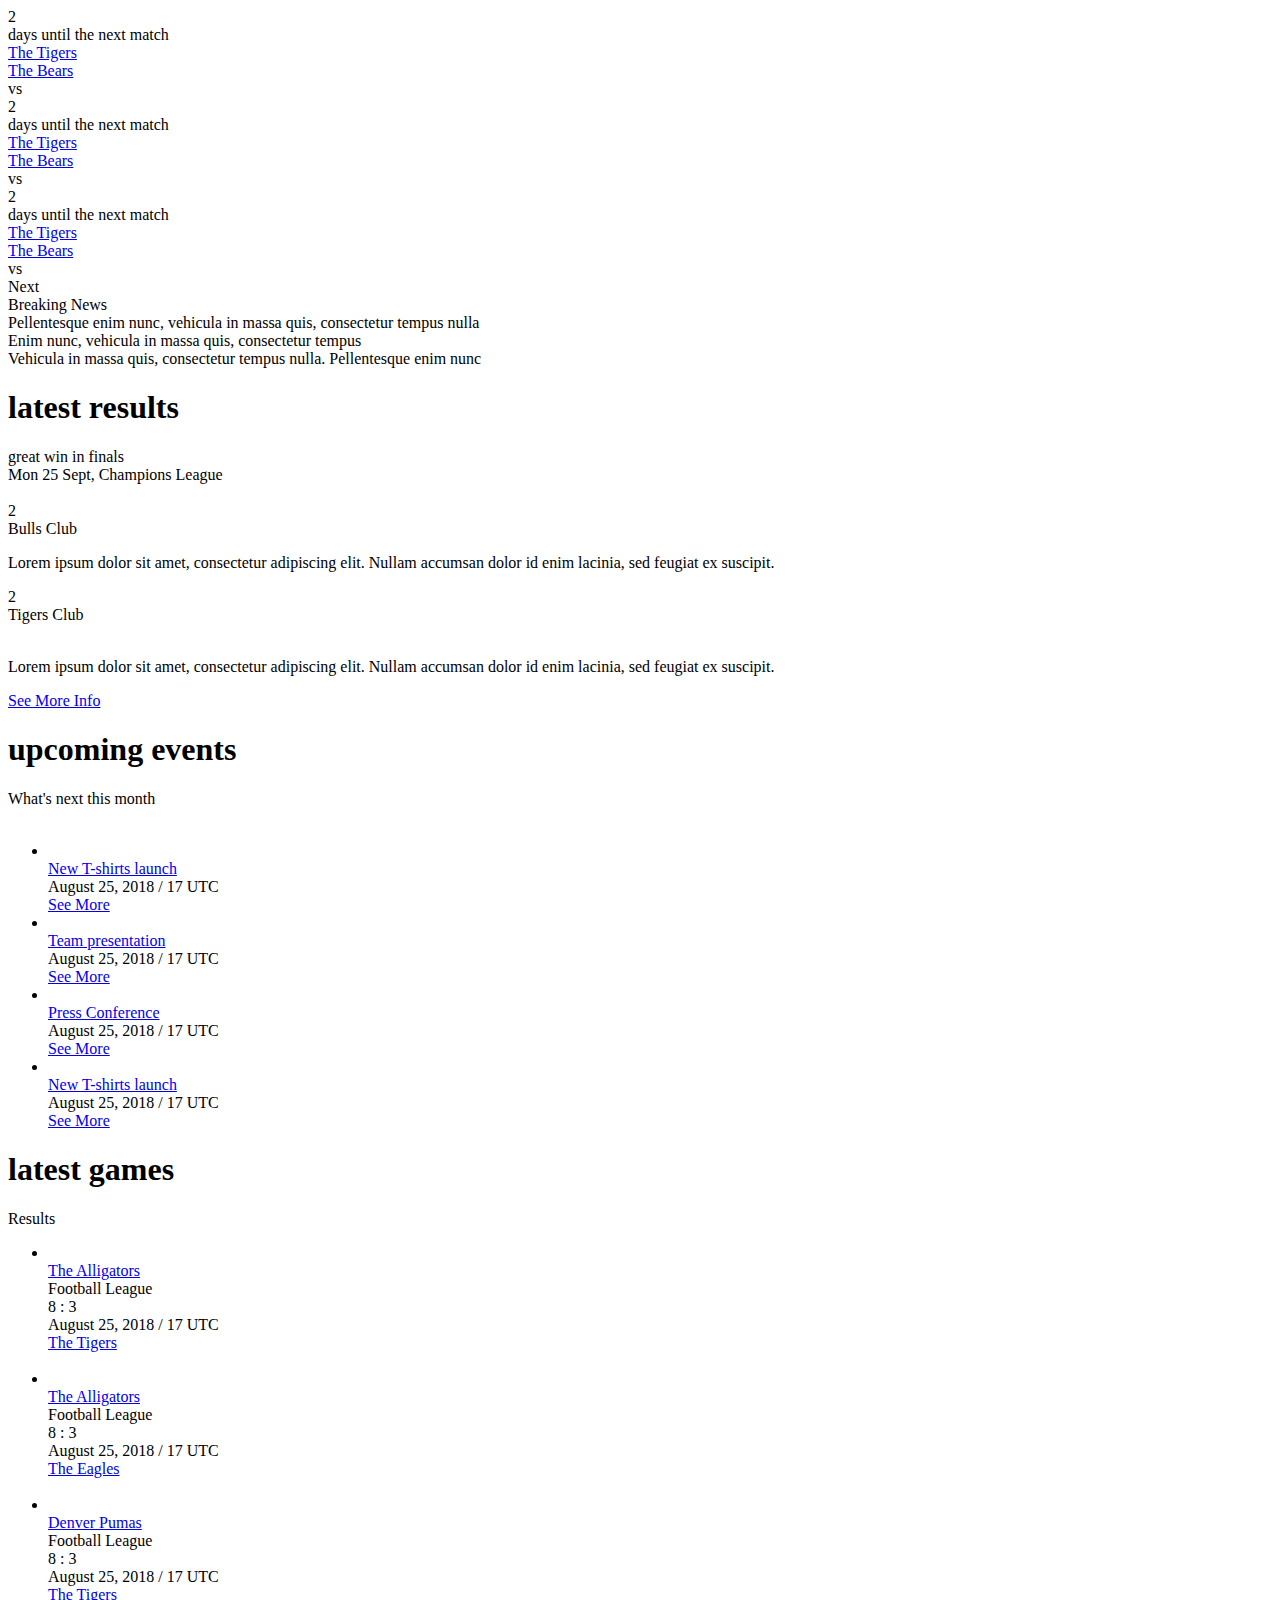
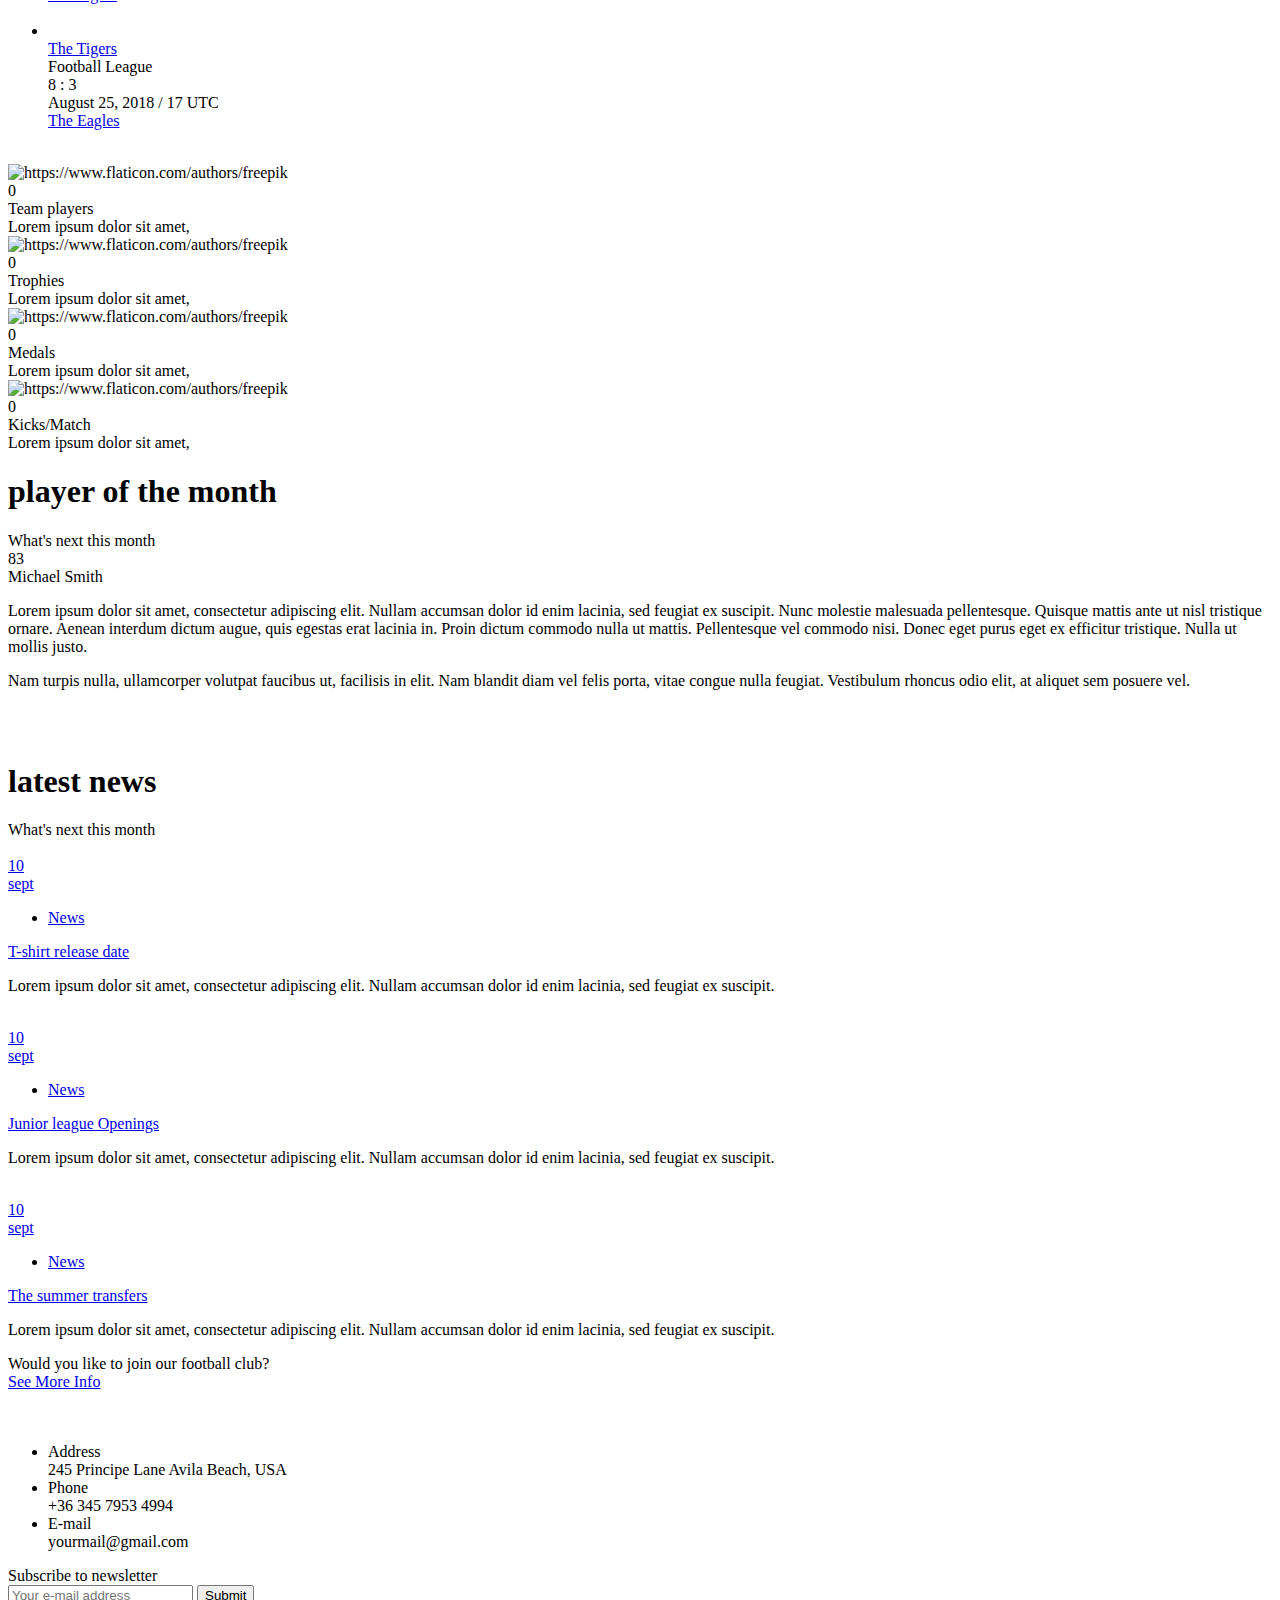
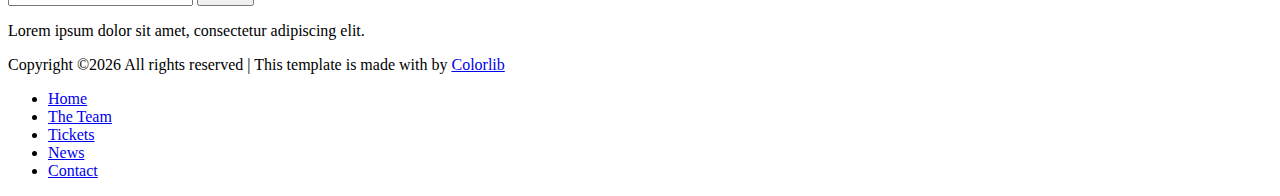
==== basketball_roster.html @ 63c055f9 "front end bball roster" ====
<!DOCTYPE html>
<html lang="en">
<head>
<title>UVA Basketball</title>
<meta charset="utf-8">
<meta http-equiv="X-UA-Compatible" content="IE=edge">
<meta name="description" content="Sports Team template project">
<meta name="viewport" content="width=device-width, initial-scale=1">
<link rel="stylesheet" type="text/css" href="styles/bootstrap-4.1.2/bootstrap.min.css">
<link href="plugins/font-awesome-4.7.0/css/font-awesome.min.css" rel="stylesheet" type="text/css">
<link rel="stylesheet" type="text/css" href="plugins/OwlCarousel2-2.3.4/owl.carousel.css">
<link rel="stylesheet" type="text/css" href="plugins/OwlCarousel2-2.3.4/owl.theme.default.css">
<link rel="stylesheet" type="text/css" href="plugins/OwlCarousel2-2.3.4/animate.css">
<link rel="stylesheet" type="text/css" href="styles/main_styles.css">
<link rel="stylesheet" type="text/css" href="styles/responsive.css">
</head>
<body>

<div class="super_container">

	<!-- Home -->

	<div class="home">
		
		<!-- Home Slider -->
		<div class="home_slider_container">
			<div class="owl-carousel owl-theme home_slider">
				
				<!-- Slide -->
				<div class="home_slide">
					<div class="background_image" style="background-image:url(images/index.jpg)"></div>
					<div class="home_container">
						<div class="container">
							<div class="row">
								<div class="col-lg-10">
									<div class="home_content" data-animation-in="zoomInDown" data-animation-out="animate-out fadeOut">
										<div class="home_text d-flex flex-row align-items-center justify-content-start">
											<div>2</div>
											<span>days until the next match</span>
										</div>
										<div class="next_match">
											<div>
												<div class="next_match_home">
													<a href="#">The Tigers</a>
												</div>
												<div class="next_match_guest">
													<a href="#">The Bears</a>
												</div>
											</div>
											<div class="vs">vs</div>
										</div>
									</div>
								</div>
							</div>
						</div>
					</div>
				</div>

				<!-- Slide -->
				<div class="home_slide">
					<div class="background_image" style="background-image:url(images/index.jpg)"></div>
					<div class="home_container">
						<div class="container">
							<div class="row">
								<div class="col-lg-10">
									<div class="home_content" data-animation-in="zoomInDown" data-animation-out="animate-out fadeOut">
										<div class="home_text d-flex flex-row align-items-center justify-content-start">
											<div>2</div>
											<span>days until the next match</span>
										</div>
										<div class="next_match">
											<div>
												<div class="next_match_home">
													<a href="#">The Tigers</a>
												</div>
												<div class="next_match_guest">
													<a href="#">The Bears</a>
												</div>
											</div>
											<div class="vs">vs</div>
										</div>
									</div>
								</div>
							</div>
						</div>
					</div>
				</div>

				<!-- Slide -->
				<div class="home_slide">
					<div class="background_image" style="background-image:url(images/index.jpg)"></div>
					<div class="home_container">
						<div class="container">
							<div class="row">
								<div class="col-lg-10">
									<div class="home_content" data-animation-in="zoomInDown" data-animation-out="animate-out fadeOut">
										<div class="home_text d-flex flex-row align-items-center justify-content-start">
											<div>2</div>
											<span>days until the next match</span>
										</div>
										<div class="next_match">
											<div>
												<div class="next_match_home">
													<a href="#">The Tigers</a>
												</div>
												<div class="next_match_guest">
													<a href="#">The Bears</a>
												</div>
											</div>
											<div class="vs">vs</div>
										</div>
									</div>
								</div>
							</div>
						</div>
					</div>
				</div>

			</div>

			<div class="home_slider_nav">Next</div>
		</div>
	</div>

	<!-- News -->

	<div class="breaking_news d-flex flex-row align-items-start justify-content-start">
		<div class="breaking_news_title text-right">Breaking News</div>
		<div class="breaking_news_content">
			<div class="breaking_news_slider_container">
				<div class="owl-carousel owl-theme breaking_news_slider">
					<!-- Slide -->
					<div class="breaking_news_slide">Pellentesque enim nunc, vehicula in massa quis, consectetur tempus nulla</div>
					<!-- Slide -->
					<div class="breaking_news_slide">Enim nunc, vehicula in massa quis, consectetur tempus</div>
					<!-- Slide -->
					<div class="breaking_news_slide">Vehicula in massa quis, consectetur tempus nulla. Pellentesque enim nunc</div>
				</div>
			</div>
		</div>
	</div>

	<!-- Results -->

	<div class="results">
		<div class="container">
			<div class="row">
				<div class="col">
					<div class="section_title_container">
						<div class="section_title text-center"><h1>latest results</h1></div>
					</div>
				</div>
			</div>
			<div class="row results_row">
				<div class="col">
					<div class="results_title_container text-center">
						<div class="results_title">great win in finals</div>
						<div class="results_subtitle">Mon 25 Sept, Champions League</div>
					</div>
					<div class="results_container d-flex flex-row align-items-start justify-content-start">
						<div class="result text-right">
							<div class="result_content d-flex flex-row align-items-end justify-content-start">
								<div class="team_image d-flex flex-column align-items-start justify-content-end"><img src="images/result_1.jpg" alt=""></div>
								<div class="text-center">
									<div class="result_num">2</div>
									<div class="result_team">Bulls Club</div>
								</div>
							</div>
							<div class="result_text text-left">
								<p>Lorem ipsum dolor sit amet, consectetur adipiscing elit. Nullam accumsan dolor id enim lacinia, sed feugiat ex suscipit.</p>
							</div>
						</div>
						<div class="result text-left">
							<div class="result_content d-flex flex-row align-items-end justify-content-start">
								<div class="text-center">
									<div class="result_num">2</div>
									<div class="result_team">Tigers Club</div>
								</div>
								<div class="team_image d-flex flex-column align-items-end justify-content-end"><img src="images/result_2.jpg" alt=""></div>
							</div>
							<div class="result_text text-right">
								<p>Lorem ipsum dolor sit amet, consectetur adipiscing elit. Nullam accumsan dolor id enim lacinia, sed feugiat ex suscipit.</p>
							</div>
						</div>
					</div>
				</div>
			</div>
			<div class="row">
				<div class="col text-center">
					<div class="button results_button"><a href="#">See More Info</a></div>
				</div>
			</div>
		</div>
	</div>

	<!-- Upcoming & Latest -->

	<div class="upcoming_latest">
		<div class="container">
			<div class="row">
				<!-- Upcoming Events -->
				<div class="col-xl-6">
					<div class="section_title_container">
						<div class="section_title light"><h1>upcoming events</h1></div>
						<div class="section_subtitle">What's next this month</div>
					</div>
					<div class="custom_list_a">
						<div class="upcoming_image"><img src="images/football_player.png" alt=""></div>
						<ul>
							<li class="d-flex flex-row align-items-center justify-content-start">
								<div class="custom_list_image"><img src="images/upcoming_1.jpg" alt=""></div>
								<div class="custom_list_title_container">
									<div class="custom_list_title"><a href="blog.html">New T-shirts launch</a></div>
									<div class="custom_list_date">August 25, 2018 / 17 UTC</div>
								</div>
								<div class="custom_list_link ml-auto"><a href="blog.html">See More</a></div>
							</li>
							<li class="d-flex flex-row align-items-center justify-content-start">
								<div class="custom_list_image"><img src="images/upcoming_2.jpg" alt=""></div>
								<div class="custom_list_title_container">
									<div class="custom_list_title"><a href="blog.html">Team presentation</a></div>
									<div class="custom_list_date">August 25, 2018 / 17 UTC</div>
								</div>
								<div class="custom_list_link ml-auto"><a href="blog.html">See More</a></div>
							</li>
							<li class="d-flex flex-row align-items-center justify-content-start">
								<div class="custom_list_image"><img src="images/upcoming_3.jpg" alt=""></div>
								<div class="custom_list_title_container">
									<div class="custom_list_title"><a href="blog.html">Press Conference</a></div>
									<div class="custom_list_date">August 25, 2018 / 17 UTC</div>
								</div>
								<div class="custom_list_link ml-auto"><a href="blog.html">See More</a></div>
							</li>
							<li class="d-flex flex-row align-items-center justify-content-start">
								<div class="custom_list_image"><img src="images/upcoming_4.jpg" alt=""></div>
								<div class="custom_list_title_container">
									<div class="custom_list_title"><a href="blog.html">New T-shirts launch</a></div>
									<div class="custom_list_date">August 25, 2018 / 17 UTC</div>
								</div>
								<div class="custom_list_link ml-auto"><a href="blog.html">See More</a></div>
							</li>
						</ul>
					</div>
				</div>

				<!-- Latest Games -->
				<div class="col-xl-6 custom_lists_col">
					<div class="section_title_container">
						<div class="section_title light"><h1>latest games</h1></div>
						<div class="section_subtitle">Results</div>
					</div>
					<div class="custom_list_b">
						<ul>
							<li class="d-flex flex-row align-items-center justify-content-start">
								<div class="d-flex flex-row align-items-center justify-content-start">
									<div class="team_logo d-flex flex-column align-items-center justify-content-center"><img src="images/logo_1.png" alt=""></div>
									<div class="team_name"><a href="team.html">The Alligators</a></div>
								</div>
								<div class="text-center">
									<div>Football League</div>
									<div>8 : 3</div>
									<div>August 25, 2018 / 17 UTC</div>
								</div>
								<div class="d-flex flex-row align-items-center justify-content-end">
									<div class="team_name text-right"><a href="team.html">The Tigers</a></div>
									<div class="team_logo d-flex flex-column align-items-center justify-content-center"><img src="images/logo_2.png" alt=""></div>
								</div>
							</li>
							<li class="d-flex flex-row align-items-center justify-content-start">
								<div class="d-flex flex-row align-items-center justify-content-start">
									<div class="team_logo d-flex flex-column align-items-center justify-content-center"><img src="images/logo_2.png" alt=""></div>
									<div class="team_name"><a href="team.html">The Alligators</a></div>
								</div>
								<div class="text-center">
									<div>Football League</div>
									<div>8 : 3</div>
									<div>August 25, 2018 / 17 UTC</div>
								</div>
								<div class="d-flex flex-row align-items-center justify-content-end">
									<div class="team_name text-right"><a href="team.html">The Eagles</a></div>
									<div class="team_logo d-flex flex-column align-items-center justify-content-center"><img src="images/logo_4.png" alt=""></div>
								</div>
							</li>
							<li class="d-flex flex-row align-items-center justify-content-start">
								<div class="d-flex flex-row align-items-center justify-content-start">
									<div class="team_logo d-flex flex-column align-items-center justify-content-center"><img src="images/logo_3.png" alt=""></div>
									<div class="team_name"><a href="team.html">Denver Pumas</a></div>
								</div>
								<div class="text-center">
									<div>Football League</div>
									<div>8 : 3</div>
									<div>August 25, 2018 / 17 UTC</div>
								</div>
								<div class="d-flex flex-row align-items-center justify-content-end">
									<div class="team_name text-right"><a href="team.html">The Tigers</a></div>
									<div class="team_logo d-flex flex-column align-items-center justify-content-center"><img src="images/logo_2.png" alt=""></div>
								</div>
							</li>
							<li class="d-flex flex-row align-items-center justify-content-start">
								<div class="d-flex flex-row align-items-center justify-content-start">
									<div class="team_logo d-flex flex-column align-items-center justify-content-center"><img src="images/logo_2.png" alt=""></div>
									<div class="team_name"><a href="team.html">The Tigers</a></div>
								</div>
								<div class="text-center">
									<div>Football League</div>
									<div>8 : 3</div>
									<div>August 25, 2018 / 17 UTC</div>
								</div>
								<div class="d-flex flex-row align-items-center justify-content-end">
									<div class="team_name text-right"><a href="team.html">The Eagles</a></div>
									<div class="team_logo d-flex flex-column align-items-center justify-content-center"><img src="images/logo_4.png" alt=""></div>
								</div>
							</li>
						</ul>
					</div>
				</div>
			</div>
		</div>
	</div>

	<!-- Milestones -->

	<div class="milestones">
		<div class="parallax_background parallax-window" data-parallax="scroll" data-image-src="images/milestones.jpg" data-speed="0.8"></div>
		<div class="container">
			<div class="row milestones_row">
				
				<!-- Milestone -->
				<div class="col-xl-3 col-md-6 milestone_col">
					<div class="milestone d-flex flex-row align-items-start justify-content-start">
						<div class="milestone_icon"><img src="images/icon_1.svg" alt="https://www.flaticon.com/authors/freepik"></div>
						<div class="milestone_content">
							<div class="milestone_counter" data-end-value="23" data-sign-after="k">0</div>
							<div class="milestone_title">Team players</div>
							<div class="milestone_subtitle">Lorem ipsum dolor sit amet,</div>
						</div>
					</div>
				</div>

				<!-- Milestone -->
				<div class="col-xl-3 col-md-6 milestone_col">
					<div class="milestone d-flex flex-row align-items-start justify-content-start">
						<div class="milestone_icon"><img src="images/icon_2.svg" alt="https://www.flaticon.com/authors/freepik"></div>
						<div class="milestone_content">
							<div class="milestone_counter" data-end-value="120">0</div>
							<div class="milestone_title">Trophies</div>
							<div class="milestone_subtitle">Lorem ipsum dolor sit amet,</div>
						</div>
					</div>
				</div>

				<!-- Milestone -->
				<div class="col-xl-3 col-md-6 milestone_col">
					<div class="milestone d-flex flex-row align-items-start justify-content-start">
						<div class="milestone_icon"><img src="images/icon_3.svg" alt="https://www.flaticon.com/authors/freepik"></div>
						<div class="milestone_content">
							<div class="milestone_counter" data-end-value="7">0</div>
							<div class="milestone_title">Medals</div>
							<div class="milestone_subtitle">Lorem ipsum dolor sit amet,</div>
						</div>
					</div>
				</div>

				<!-- Milestone -->
				<div class="col-xl-3 col-md-6 milestone_col">
					<div class="milestone d-flex flex-row align-items-start justify-content-start">
						<div class="milestone_icon"><img src="images/icon_4.svg" alt="https://www.flaticon.com/authors/freepik"></div>
						<div class="milestone_content">
							<div class="milestone_counter" data-end-value="36">0</div>
							<div class="milestone_title">Kicks/Match</div>
							<div class="milestone_subtitle">Lorem ipsum dolor sit amet,</div>
						</div>
					</div>
				</div>

			</div>
		</div>
	</div>

	<!-- Player of the month -->

	<div class="player">
		<div class="container">
			<div class="row">
				<div class="col-xl-6">
					<div class="player_content">
						<div class="section_title_container">
							<div class="section_title"><h1>player of the month</h1></div>
							<div class="section_subtitle">What's next this month</div>
						</div>
						<div class="player_name_container d-flex flex-row align-items-end justify-content-start">
							<div class="player_num">83</div>
							<div class="player_name">Michael Smith</div>
						</div>
						<div class="player_text">
							<p>Lorem ipsum dolor sit amet, consectetur adipiscing elit. Nullam accumsan dolor id enim lacinia, sed feugiat ex suscipit. Nunc molestie malesuada pellentesque. Quisque mattis ante ut nisl tristique ornare. Aenean interdum dictum augue, quis egestas erat lacinia in. Proin dictum commodo nulla ut mattis. Pellentesque vel commodo nisi. Donec eget purus eget ex efficitur tristique. Nulla ut mollis justo.</p>
							<p>Nam turpis nulla, ullamcorper volutpat faucibus ut, facilisis in elit. Nam blandit diam vel felis porta, vitae congue nulla feugiat. Vestibulum rhoncus odio elit, at aliquet sem posuere vel.</p>
						</div>
					</div>
				</div>
				<div class="col-xl-6">
					<div class="player_images d-flex flex-row align-items-end justify-content-start">
						<div class="player_image"><img src="images/player_1.png" alt=""></div>
						<div class="player_image"><img src="images/player_2.png" alt=""></div>
					</div>
				</div>
			</div>
		</div>
	</div>

	<!-- News -->

	<div class="news">
		<div class="container">
			<div class="row">
				<div class="col">
					<div class="section_title_container">
						<div class="section_title"><h1>latest news</h1></div>
						<div class="section_subtitle">What's next this month</div>
					</div>
				</div>
			</div>
			<div class="row news_row">
				
				<!-- News Post -->
				<div class="col-lg-4">
					<div class="news_post">
						<div class="news_post_image">
							<img src="images/news_1.jpg" alt="">
							<div class="news_post_date">
								<a href="#">
									<div class="d-flex flex-column align-items-center justify-content-center">
										<div>10</div>
										<div>sept</div>
									</div>
								</a>	
							</div>
						</div>
						<div class="news_post_content">
							<div class="tags">
								<ul class="d-flex flex-row align-items-start justify-content-start flex-wrap">
									<li><a href="blog.html">News</a></li>
								</ul>
							</div>
							<div class="news_post_title"><a href="blog.html">T-shirt release date</a></div>
							<div class="news_post_text">
								<p>Lorem ipsum dolor sit amet, consectetur adipiscing elit. Nullam accumsan dolor id enim lacinia, sed feugiat ex suscipit.</p>
							</div>
						</div>
					</div>
				</div>

				<!-- News Post -->
				<div class="col-lg-4">
					<div class="news_post">
						<div class="news_post_image">
							<img src="images/news_2.jpg" alt="">
							<div class="news_post_date">
								<a href="#">
									<div class="d-flex flex-column align-items-center justify-content-center">
										<div>10</div>
										<div>sept</div>
									</div>
								</a>	
							</div>
						</div>
						<div class="news_post_content">
							<div class="tags">
								<ul class="d-flex flex-row align-items-start justify-content-start flex-wrap">
									<li><a href="blog.html">News</a></li>
								</ul>
							</div>
							<div class="news_post_title"><a href="blog.html">Junior league Openings</a></div>
							<div class="news_post_text">
								<p>Lorem ipsum dolor sit amet, consectetur adipiscing elit. Nullam accumsan dolor id enim lacinia, sed feugiat ex suscipit.</p>
							</div>
						</div>
					</div>
				</div>

				<!-- News Post -->
				<div class="col-lg-4">
					<div class="news_post">
						<div class="news_post_image">
							<img src="images/news_3.jpg" alt="">
							<div class="news_post_date">
								<a href="#">
									<div class="d-flex flex-column align-items-center justify-content-center">
										<div>10</div>
										<div>sept</div>
									</div>
								</a>	
							</div>
						</div>
						<div class="news_post_content">
							<div class="tags">
								<ul class="d-flex flex-row align-items-start justify-content-start flex-wrap">
									<li><a href="blog.html">News</a></li>
								</ul>
							</div>
							<div class="news_post_title"><a href="blog.html">The summer transfers</a></div>
							<div class="news_post_text">
								<p>Lorem ipsum dolor sit amet, consectetur adipiscing elit. Nullam accumsan dolor id enim lacinia, sed feugiat ex suscipit.</p>
							</div>
						</div>
					</div>
				</div>

			</div>
		</div>
	</div>

	<!-- CTA -->

	<div class="cta">
		<div class="container">
			<div class="row">
				<div class="col">
					<div class="cta_content d-flex flex-md-row flex-column align-items-md-center align-items-start justify-content-start">
						<div class="cta_text">Would you like to join our <span>football club?</span></div>
						<div class="cta_button button ml-md-auto"><a href="#">See More Info</a></div>
					</div>
				</div>
			</div>
		</div>			
	</div>
	
	<!-- Footer -->

	<footer class="footer">
		<div class="footer_container">
			<div class="container">
				<div class="row">
					<div class="col-lg-5 order-lg-1 order-3">
						<div class="footer_image d-flex flex-column align-items-lg-start align-items-center justify-content-end">
							<div><img src="images/footer.png" alt=""></div>
						</div>
					</div>
					<div class="col-lg-3 order-lg-2 order-1">
						<div class="footer_contact_info">
							<div class="footer_logo"><a href="#"><img src="images/footer_logo.png" alt=""></a></div>
							<div class="footer_contact_list">
								<ul>
									<li class="d-flex flex-row align-items-start justify-content-start">
										<div>Address</div>
										<div>245 Principe Lane Avila Beach, USA</div>
									</li>
									<li class="d-flex flex-row align-items-start justify-content-start">
										<div>Phone</div>
										<div>+36 345 7953 4994</div>
									</li>
									<li class="d-flex flex-row align-items-start justify-content-start">
										<div>E-mail</div>
										<div>yourmail@gmail.com</div>
									</li>
								</ul>
							</div>
						</div>
					</div>
					<div class="col-lg-4 order-lg-3 order-2">
						<div class="newsletter">
							<div class="newsletter_title">Subscribe to newsletter</div>
							<div class="newsletter_form_container">
								<form action="#" class="newsletter_form" id="newsletter_form">
									<div class="d-flex flex-row align-items-start justify-content-start">
										<input type="email" class="newsletter_input" placeholder="Your e-mail address" required="required">
										<button class="newsletter_button">Submit</button>
									</div>
								</form>
								<div class="newsletter_text">
									<p>Lorem ipsum dolor sit amet, consectetur adipiscing elit.</p>
								</div>
							</div>
						</div>
					</div>
				</div>
			</div>
		</div>
		<div class="footer_bar">
			<div class="container">
				<div class="row">
					<div class="col">
						<div class="footer_bar_content d-flex flex-md-row flex-column align-items-md-center align-items-start justify-content-start">
							<div class="cr order-md-1 order-2"><!-- Link back to Colorlib can't be removed. Template is licensed under CC BY 3.0. -->
Copyright &copy;<script>document.write(new Date().getFullYear());</script> All rights reserved | This template is made with <i class="fa fa-heart-o" aria-hidden="true"></i> by <a href="https://colorlib.com" target="_blank">Colorlib</a>
<!-- Link back to Colorlib can't be removed. Template is licensed under CC BY 3.0. --></div>
							<nav class="footer_nav ml-md-auto order-md-2 order-1">
								<ul class="d-flex flex-row align-items-start justify-content-start flex-wrap">
									<li><a href="index.html">Home</a></li>
									<li><a href="team.html">The Team</a></li>
									<li><a href="#">Tickets</a></li>
									<li><a href="blog.html">News</a></li>
									<li><a href="contact.html">Contact</a></li>
								</ul>
							</nav>
						</div>
					</div>
				</div>
			</div>
		</div>
	</footer>
</div>

<script src="js/jquery-3.3.1.min.js"></script>
<script src="styles/bootstrap-4.1.2/popper.js"></script>
<script src="styles/bootstrap-4.1.2/bootstrap.min.js"></script>
<script src="plugins/greensock/TweenMax.min.js"></script>
<script src="plugins/greensock/TimelineMax.min.js"></script>
<script src="plugins/scrollmagic/ScrollMagic.min.js"></script>
<script src="plugins/greensock/animation.gsap.min.js"></script>
<script src="plugins/greensock/ScrollToPlugin.min.js"></script>
<script src="plugins/OwlCarousel2-2.3.4/owl.carousel.js"></script>
<script src="plugins/easing/easing.js"></script>
<script src="plugins/progressbar/progressbar.min.js"></script>
<script src="plugins/parallax-js-master/parallax.min.js"></script>
<script src="js/custom.js"></script>
</body>
</html>
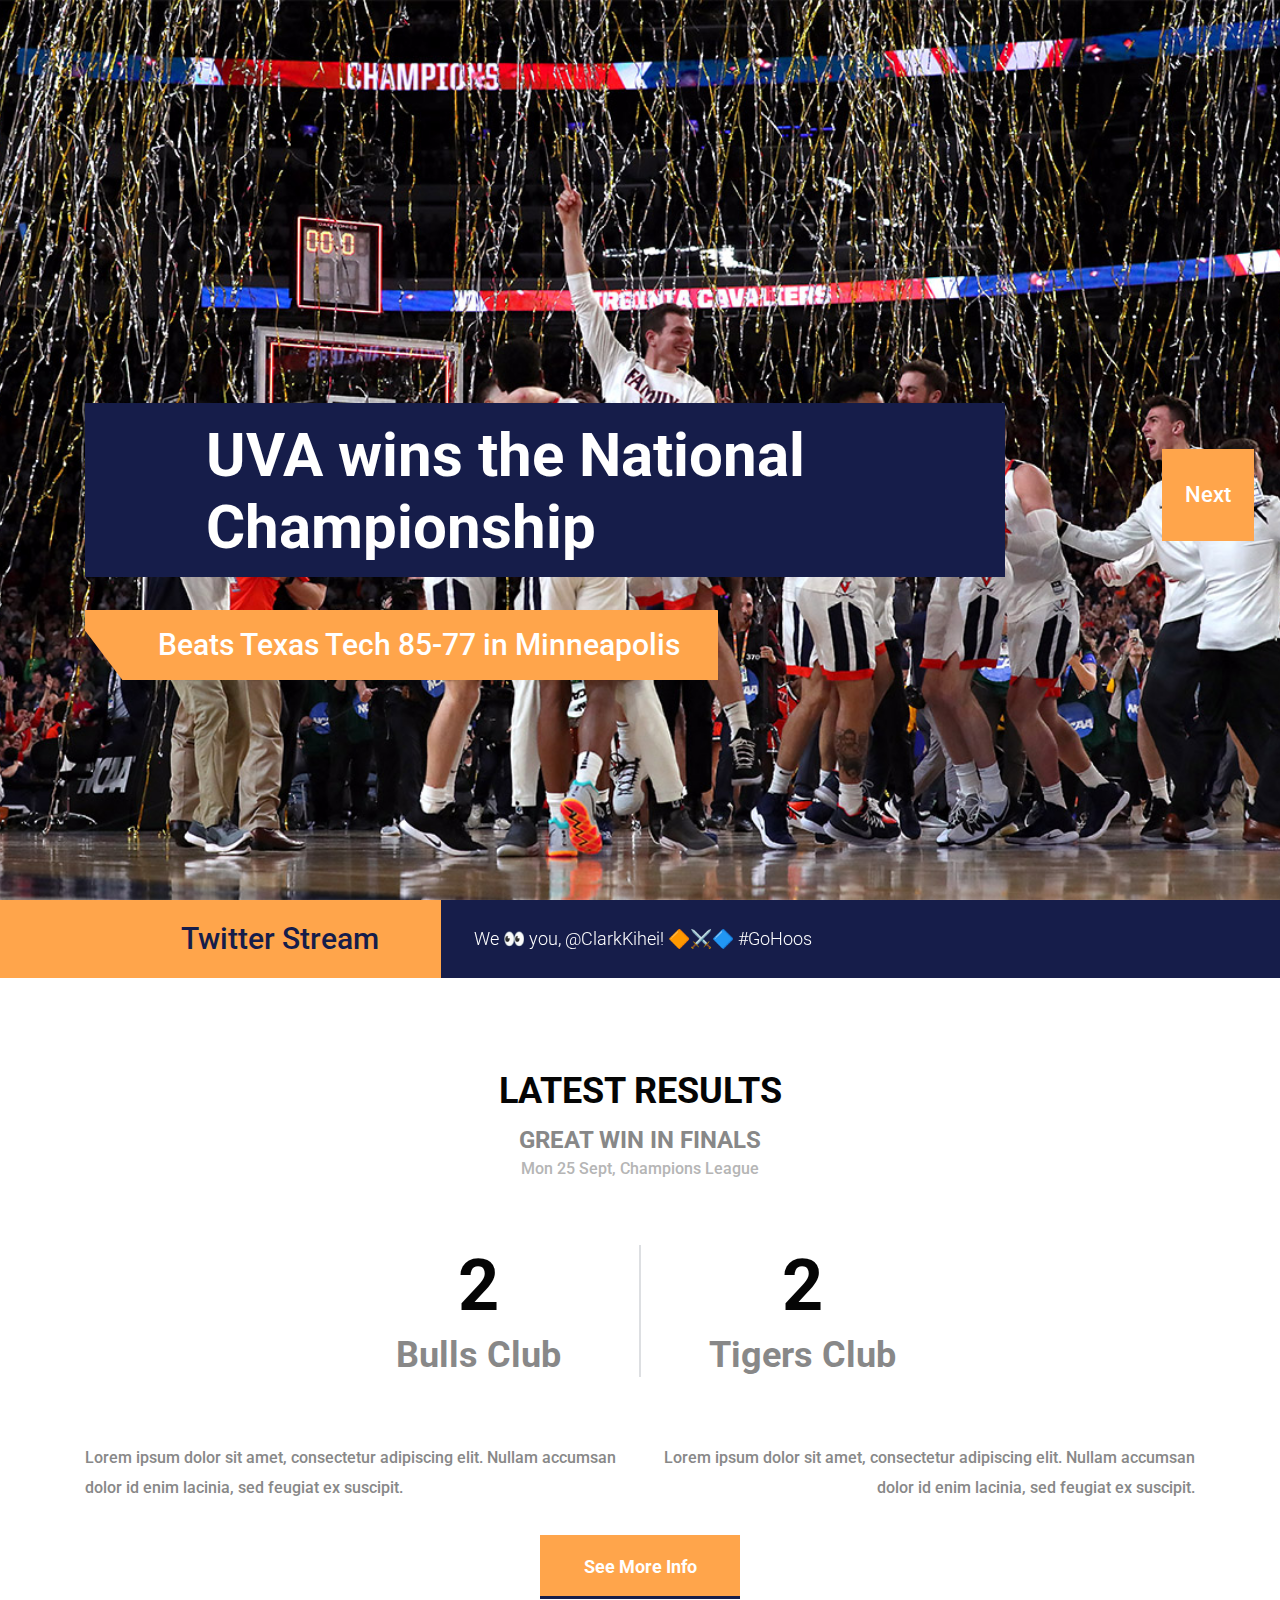
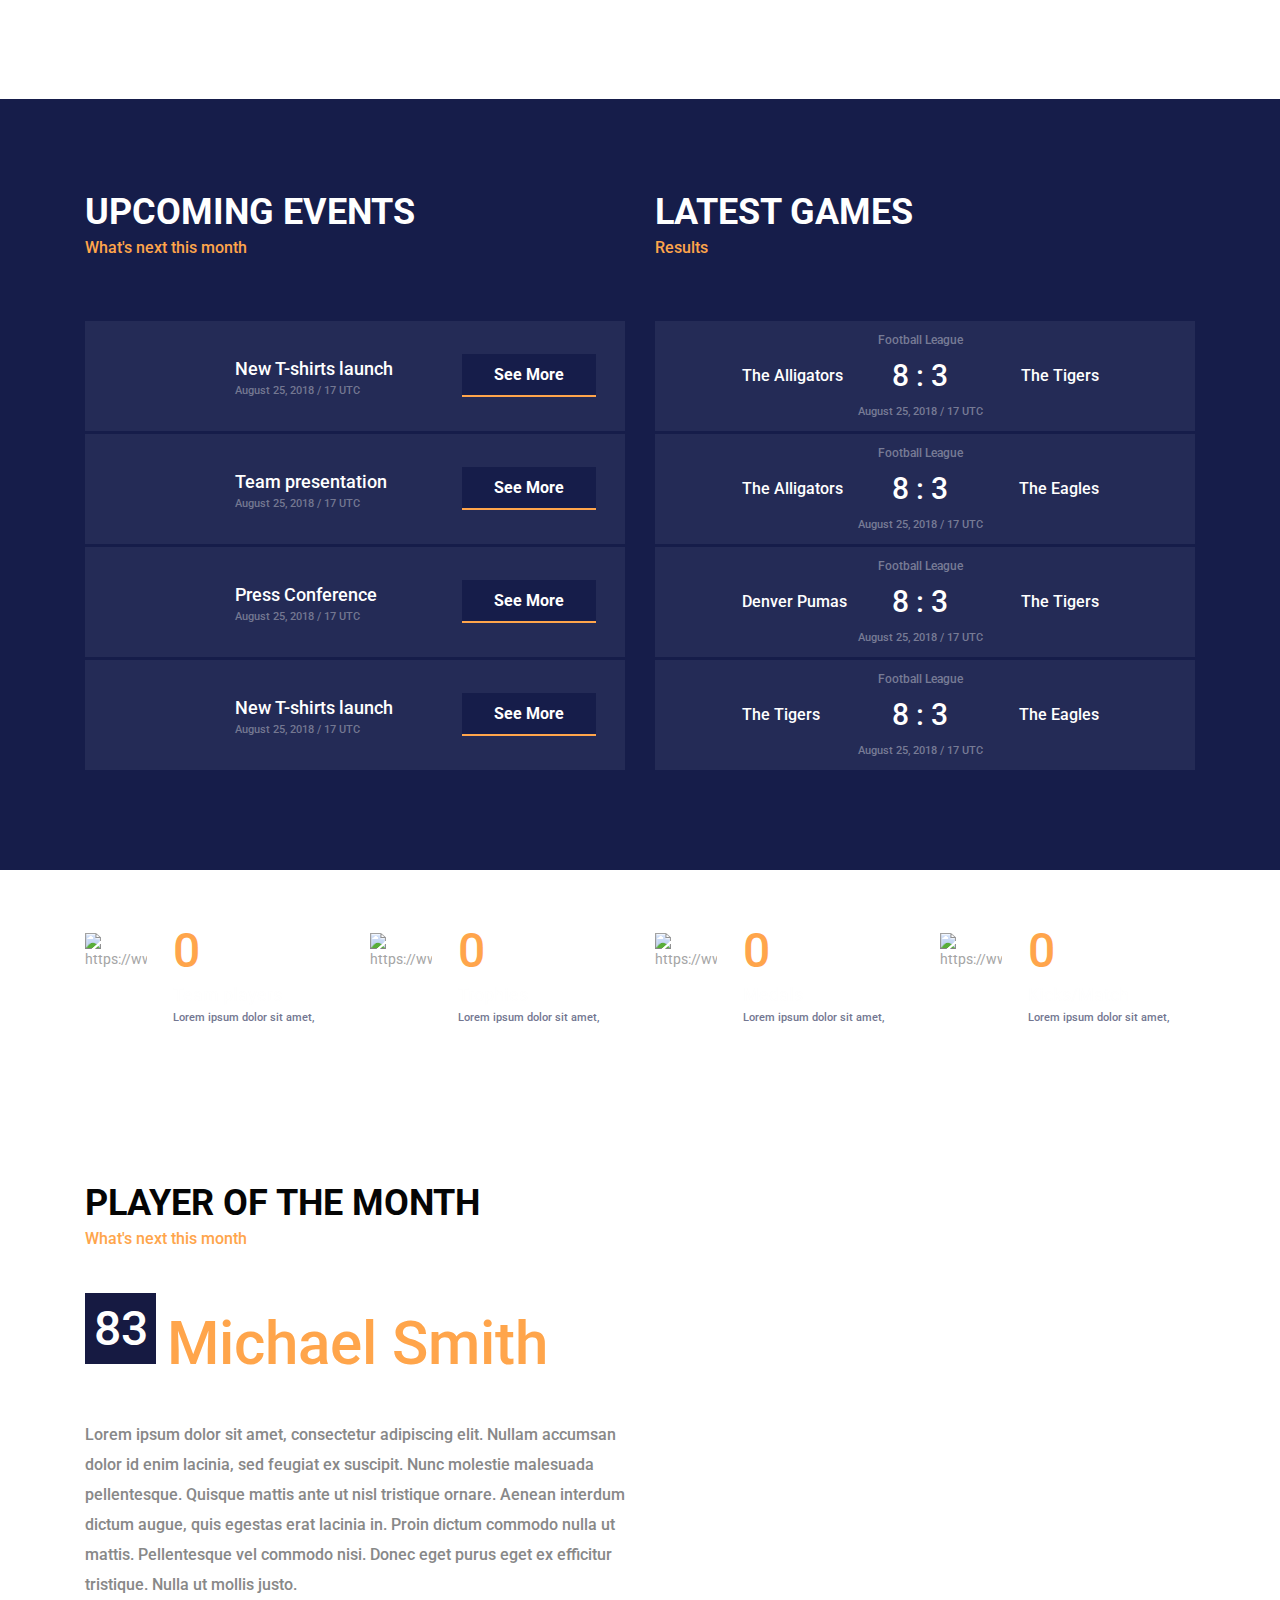
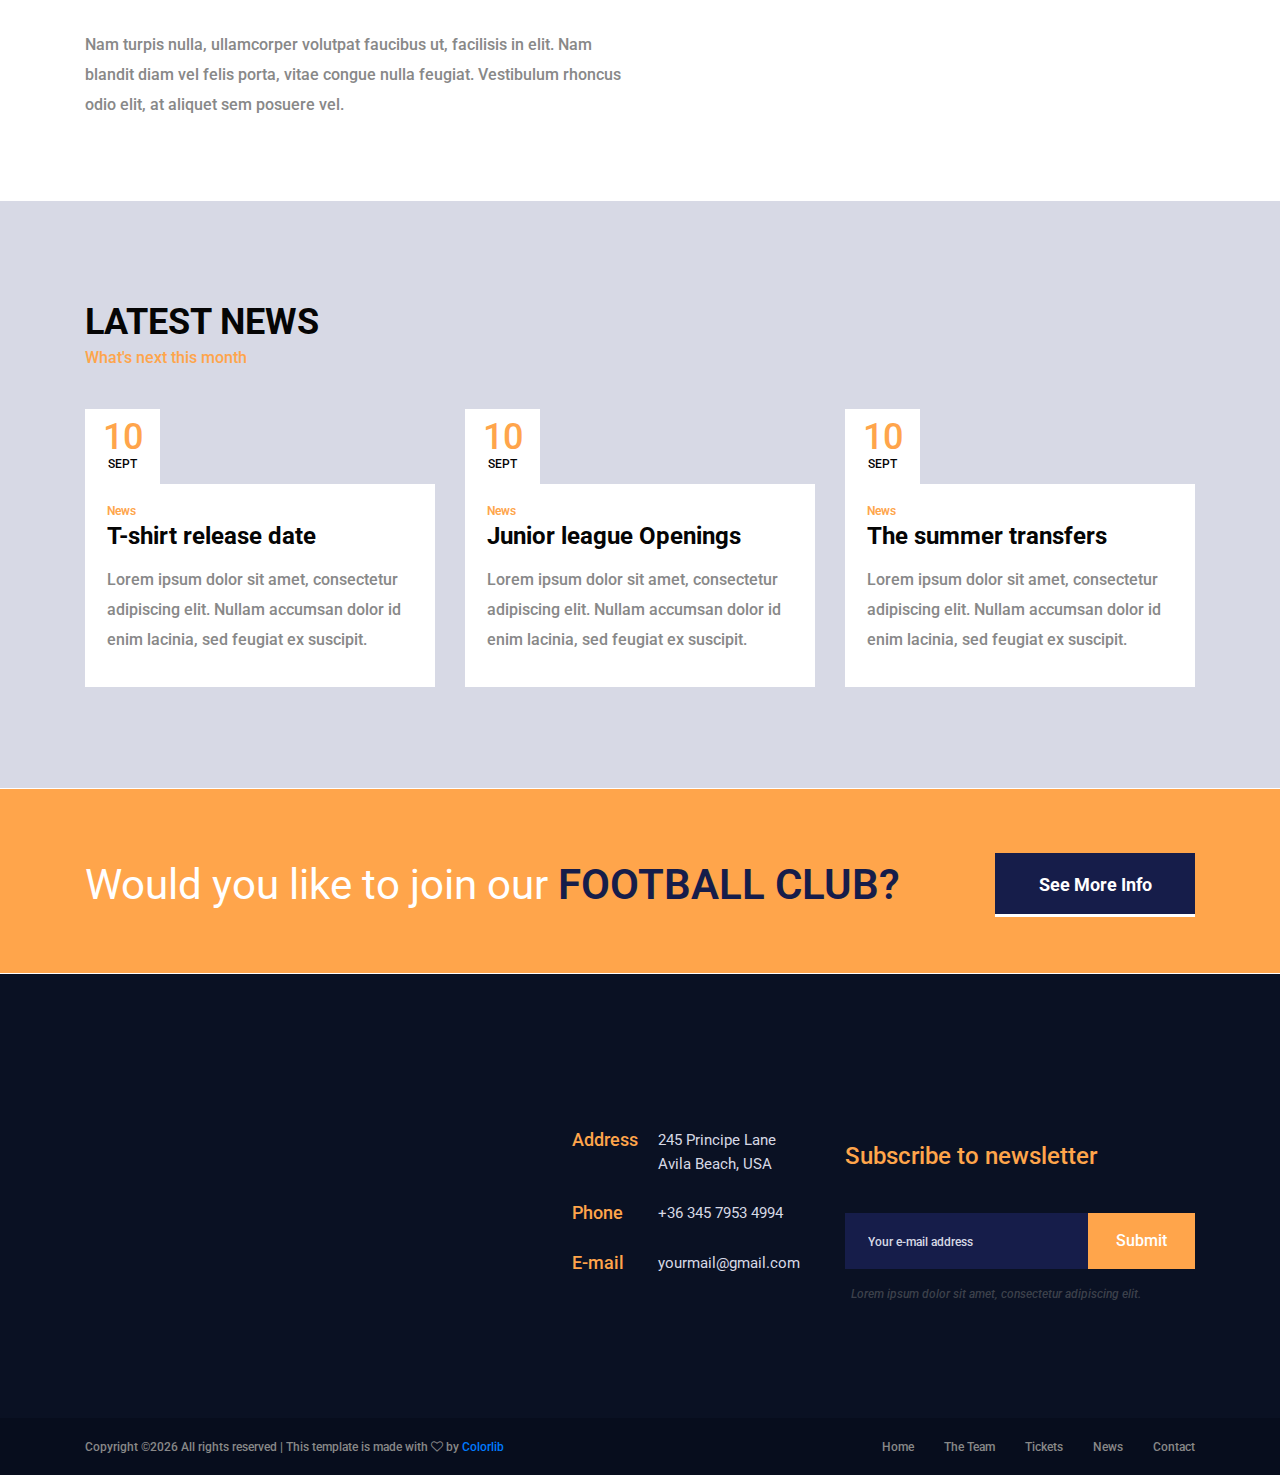
==== commit 457818cd: "styled bball roster plus basic info" ====
--- a/basketball_roster.html
+++ b/basketball_roster.html
@@ -28,26 +28,21 @@
 				
 				<!-- Slide -->
 				<div class="home_slide">
-					<div class="background_image" style="background-image:url(images/index.jpg)"></div>
+					<div class="background_image" style="background-image:url(images/bball_champ_celebrate.jpg)"></div>
 					<div class="home_container">
 						<div class="container">
 							<div class="row">
 								<div class="col-lg-10">
 									<div class="home_content" data-animation-in="zoomInDown" data-animation-out="animate-out fadeOut">
 										<div class="home_text d-flex flex-row align-items-center justify-content-start">
-											<div>2</div>
-											<span>days until the next match</span>
+											<span>UVA wins the National Championship</span>
 										</div>
 										<div class="next_match">
 											<div>
-												<div class="next_match_home">
-													<a href="#">The Tigers</a>
-												</div>
 												<div class="next_match_guest">
-													<a href="#">The Bears</a>
+													<a href="#">Beats Texas Tech 85-77 in Minneapolis</a>
 												</div>
 											</div>
-											<div class="vs">vs</div>
 										</div>
 									</div>
 								</div>
@@ -58,26 +53,21 @@
 
 				<!-- Slide -->
 				<div class="home_slide">
-					<div class="background_image" style="background-image:url(images/index.jpg)"></div>
+					<div class="background_image" style="background-image:url(images/bball_draft_players.jpg)"></div>
 					<div class="home_container">
 						<div class="container">
 							<div class="row">
 								<div class="col-lg-10">
 									<div class="home_content" data-animation-in="zoomInDown" data-animation-out="animate-out fadeOut">
 										<div class="home_text d-flex flex-row align-items-center justify-content-start">
-											<div>2</div>
-											<span>days until the next match</span>
+											<span>Four players declare for the NBA draft</span>
 										</div>
 										<div class="next_match">
 											<div>
-												<div class="next_match_home">
-													<a href="#">The Tigers</a>
-												</div>
 												<div class="next_match_guest">
-													<a href="#">The Bears</a>
+													<a href="#">De'Andre Hunter, Ty Jerome, Kyle Guy, and Mamadi Diakite</a>
 												</div>
 											</div>
-											<div class="vs">vs</div>
 										</div>
 									</div>
 								</div>
@@ -88,26 +78,21 @@
 
 				<!-- Slide -->
 				<div class="home_slide">
-					<div class="background_image" style="background-image:url(images/index.jpg)"></div>
+					<div class="background_image" style="background-image:url(images/mckoy2.jpg)"></div>
 					<div class="home_container">
 						<div class="container">
 							<div class="row">
 								<div class="col-lg-10">
 									<div class="home_content" data-animation-in="zoomInDown" data-animation-out="animate-out fadeOut">
 										<div class="home_text d-flex flex-row align-items-center justify-content-start">
-											<div>2</div>
-											<span>days until the next match</span>
+											<span>Justin McKoy Signs for UVA</span>
 										</div>
 										<div class="next_match">
 											<div>
-												<div class="next_match_home">
-													<a href="#">The Tigers</a>
-												</div>
 												<div class="next_match_guest">
-													<a href="#">The Bears</a>
+													<a href="#">Cary, NC native is 3rd 2019 recruit</a>
 												</div>
 											</div>
-											<div class="vs">vs</div>
 										</div>
 									</div>
 								</div>
@@ -122,19 +107,19 @@
 		</div>
 	</div>
 
-	<!-- News -->
-
+	<!-- News --> 
+	<!--Twitter integration if time allows-->
 	<div class="breaking_news d-flex flex-row align-items-start justify-content-start">
-		<div class="breaking_news_title text-right">Breaking News</div>
+		<div class="breaking_news_title text-right">Twitter Stream</div>
 		<div class="breaking_news_content">
 			<div class="breaking_news_slider_container">
 				<div class="owl-carousel owl-theme breaking_news_slider">
 					<!-- Slide -->
-					<div class="breaking_news_slide">Pellentesque enim nunc, vehicula in massa quis, consectetur tempus nulla</div>
+					<div class="breaking_news_slide">We 👀 you, @ClarkKihei! 🔶⚔️🔷 #GoHoos</div>
 					<!-- Slide -->
-					<div class="breaking_news_slide">Enim nunc, vehicula in massa quis, consectetur tempus</div>
+					<div class="breaking_news_slide">Bennett, Guy take top #VaSID honors ▶️ https://wahoowa.net/2vwSqmV 🔶⚔️🔷 #GoHoos</div>
 					<!-- Slide -->
-					<div class="breaking_news_slide">Vehicula in massa quis, consectetur tempus nulla. Pellentesque enim nunc</div>
+					<div class="breaking_news_slide">Guy to forgo senior season and remain in 2019 #NBA Draft ▶️ https://wahoowa.net/2GAVcO4 🔶⚔️🔷 #GoHoos</div>
 				</div>
 			</div>
 		</div>
--- a/styles/main_styles.css
+++ b/styles/main_styles.css
@@ -0,0 +1,1681 @@
+@charset "utf-8";
+/* CSS Document */
+
+/******************************
+
+[Table of Contents]
+
+1. Fonts
+2. Body and some general stuff
+3. Header
+4. Menu
+5. Home
+6. News
+7. Results
+8. Upcoming & Latest
+9. Milestones
+10. Player of the month
+11. News
+12. CTA
+13. Footer
+
+
+******************************/
+
+/***********
+1. Fonts
+***********/
+
+@import url('https://fonts.googleapis.com/css?family=Bevan|Roboto:300,400,500,700,900');
+
+/*********************************
+2. Body and some general stuff
+*********************************/
+
+*
+{
+	margin: 0;
+	padding: 0;
+	-webkit-font-smoothing: antialiased;
+	-webkit-text-shadow: rgba(0,0,0,.01) 0 0 1px;
+	text-shadow: rgba(0,0,0,.01) 0 0 1px;
+}
+body
+{
+	font-family: 'Roboto', sans-serif;
+	font-size: 14px;
+	font-weight: 400;
+	background: #FFFFFF;
+	color: #a5a5a5;
+}
+div
+{
+	display: block;
+	position: relative;
+	-webkit-box-sizing: border-box;
+    -moz-box-sizing: border-box;
+    box-sizing: border-box;
+}
+ul
+{
+	list-style: none;
+	margin-bottom: 0px;
+}
+p
+{
+	font-family: 'Roboto', sans-serif;
+	font-size: 16px;
+	line-height: 1.875;
+	font-weight: 500;
+	color: #888888;
+	-webkit-font-smoothing: antialiased;
+	-webkit-text-shadow: rgba(0,0,0,.01) 0 0 1px;
+	text-shadow: rgba(0,0,0,.01) 0 0 1px;
+}
+p a
+{
+	display: inline;
+	position: relative;
+	color: inherit;
+	border-bottom: solid 1px #ffa07f;
+	-webkit-transition: all 200ms ease;
+	-moz-transition: all 200ms ease;
+	-ms-transition: all 200ms ease;
+	-o-transition: all 200ms ease;
+	transition: all 200ms ease;
+}
+p:last-of-type
+{
+	margin-bottom: 0;
+}
+a
+{
+	-webkit-transition: all 200ms ease;
+	-moz-transition: all 200ms ease;
+	-ms-transition: all 200ms ease;
+	-o-transition: all 200ms ease;
+	transition: all 200ms ease;
+}
+a, a:hover, a:visited, a:active, a:link
+{
+	text-decoration: none;
+	-webkit-font-smoothing: antialiased;
+	-webkit-text-shadow: rgba(0,0,0,.01) 0 0 1px;
+	text-shadow: rgba(0,0,0,.01) 0 0 1px;
+}
+a:hover
+{
+	color: #ffa54b;
+}
+::selection
+{
+	background: rgba(255, 165, 75, 1);
+	color: #FFFFFF;
+}
+p::selection
+{
+	
+}
+h1{font-size: 48px;}
+h2{font-size: 36px;}
+h3{font-size: 24px;}
+h4{font-size: 18px;}
+h5{font-size: 14px;}
+h1, h2, h3, h4, h5, h6
+{
+	font-family: 'Roboto', sans-serif;
+	-webkit-font-smoothing: antialiased;
+	-webkit-text-shadow: rgba(0,0,0,.01) 0 0 1px;
+	text-shadow: rgba(0,0,0,.01) 0 0 1px;
+	line-height: 1.2;
+}
+h1::selection, 
+h2::selection, 
+h3::selection, 
+h4::selection, 
+h5::selection, 
+h6::selection
+{
+	
+}
+img
+{
+	max-width: 100%;
+}
+button:active
+{
+	outline: none;
+}
+.form-control
+{
+	color: #db5246;
+}
+section
+{
+	display: block;
+	position: relative;
+	box-sizing: border-box;
+}
+.clear
+{
+	clear: both;
+}
+.clearfix::before, .clearfix::after
+{
+	content: "";
+	display: table;
+}
+.clearfix::after
+{
+	clear: both;
+}
+.clearfix
+{
+	zoom: 1;
+}
+.float_left
+{
+	float: left;
+}
+.float_right
+{
+	float: right;
+}
+.trans_200
+{
+	-webkit-transition: all 200ms ease;
+	-moz-transition: all 200ms ease;
+	-ms-transition: all 200ms ease;
+	-o-transition: all 200ms ease;
+	transition: all 200ms ease;
+}
+.trans_300
+{
+	-webkit-transition: all 300ms ease;
+	-moz-transition: all 300ms ease;
+	-ms-transition: all 300ms ease;
+	-o-transition: all 300ms ease;
+	transition: all 300ms ease;
+}
+.trans_400
+{
+	-webkit-transition: all 400ms ease;
+	-moz-transition: all 400ms ease;
+	-ms-transition: all 400ms ease;
+	-o-transition: all 400ms ease;
+	transition: all 400ms ease;
+}
+.trans_500
+{
+	-webkit-transition: all 500ms ease;
+	-moz-transition: all 500ms ease;
+	-ms-transition: all 500ms ease;
+	-o-transition: all 500ms ease;
+	transition: all 500ms ease;
+}
+.fill_height
+{
+	height: 100%;
+}
+.super_container
+{
+	width: 100%;
+	overflow: hidden;
+}
+.prlx_parent
+{
+	overflow: hidden;
+}
+.prlx
+{
+	height: 130% !important;
+}
+.parallax-window
+{
+    min-height: 400px;
+    background: transparent;
+}
+.parallax_background
+{
+	position: absolute;
+	top: 0;
+	left: 0;
+	width: 100%;
+	height: 100%;
+}
+.background_image
+{
+	position: absolute;
+	top: 0;
+	left: 0;
+	width: 100%;
+	height: 100%;
+	background-repeat: no-repeat;
+	background-size: cover;
+	background-position: center center;
+}
+.nopadding
+{
+	padding: 0px !important;
+}
+.owl-carousel,
+.owl-carousel .owl-stage-outer,
+.owl-carousel .owl-stage,
+.owl-carousel .owl-item
+{
+	height: 100%;
+}
+.slide
+{
+	height: 100%;
+}
+.section_title h1
+{
+	font-size: 36px;
+	font-weight: 700;
+	text-transform: uppercase;
+	color: #050505;
+	line-height: 1.2;
+}
+.section_title.light h1
+{
+	color: #FFFFFF;
+}
+.section_subtitle
+{
+	font-size: 16px;
+	font-weight: 500;
+	color: #ffa54b;
+	line-height: 1.2;
+	margin-top: -4px;
+}
+.button
+{
+	display: inline-block;
+	width: 200px;
+	height: 64px;
+	background: #ffa54b;
+}
+.button::after
+{
+	display: block;
+	position: absolute;
+	bottom: 0;
+	left: 0;
+	width: 100%;
+	height: 3px;
+	background: #161d4a;
+	content: '';
+	z-index: 0;
+	-webkit-transition: all 200ms ease;
+	-moz-transition: all 200ms ease;
+	-ms-transition: all 200ms ease;
+	-o-transition: all 200ms ease;
+	transition: all 200ms ease;
+}
+.button:hover::after
+{
+	height: 100%;
+}
+.button a
+{
+	display: block;
+	position: relative;
+	width: 100%;
+	height: 100%;
+	line-height: 64px;
+	font-size: 18px;
+	font-weight: 700;
+	color: #FFFFFF;
+	z-index: 1;
+}
+
+/*********************************
+3. Header
+*********************************/
+
+.header
+{
+	display: block;
+	position: fixed;
+	top: 0;
+	left: 0;
+	width: 100%;
+	background: rgba(22,29,74,0.75);
+	z-index: 100;
+	border-bottom: solid 3px #ffa54b;
+}
+.header_content
+{
+	width: 100%;
+}
+.main_nav_container_outer
+{
+	width: 100%;
+	height: 152px;
+}
+.header.scrolled .main_nav_container_outer
+{
+	height: 110px;
+}
+.header.scrolled .logo_container > div
+{
+	top: -40px;
+	width: 170px;
+}
+.header_bar
+{
+	position: absolute;
+	top: 0;
+	left: 0;
+	width: 100%;
+	background: rgba(28,36,93,0.75);
+}
+.header_bar_content
+{
+	height: 40px;
+}
+.header_links ul li:not(:last-of-type)::after
+{
+	display: inline-block;
+	content: '|';
+	margin-left: 8px;
+	margin-right: 8px;
+	font-size: 12px;
+	font-weight: 500;
+	color: #ffa54b;
+}
+.header_links ul li a
+{
+	font-size: 12px;
+	font-weight: 500;
+	color: #FFFFFF;
+}
+.header_links ul li:first-child a
+{
+	color: #ffa54b;
+}
+.header_links ul li a:hover
+{
+	color: #ffa54b;
+}
+.user_area
+{
+	margin-left: 48px;
+}
+.user_area ul li:not(:last-of-type)::after
+{
+	display: inline-block;
+	content: '/';
+	font-size: 12px;
+	font-weight: 500;
+	color: #FFFFFF;
+	margin-left: 3px;
+	margin-right: 3px;
+}
+.user_area ul li a
+{
+	font-size: 12px;
+	font-weight: 500;
+	color: #FFFFFF;
+}
+.user_area ul li a:hover
+{
+	color: #ffa54b;
+}
+.header_live a > div > div:first-child
+{
+	-webkit-flex: 0 0 auto;
+	flex: 0 0 auto;
+	width: 54px;
+	height: 22px;
+	background: #ff0410;
+	line-height: 22px;
+	text-align: center;
+	font-size: 14px;
+	font-weight: 700;
+	color: #FFFFFF;
+	text-transform: uppercase;
+}
+.header_live a > div > div:last-child
+{
+	padding-left: 16px;
+	font-size: 12px;
+	font-weight: 500;
+	color: #FFFFFF;
+	-webkit-transition: all 200ms ease;
+	-moz-transition: all 200ms ease;
+	-ms-transition: all 200ms ease;
+	-o-transition: all 200ms ease;
+	transition: all 200ms ease;
+}
+.header_live a:hover > div > div:last-child
+{
+	color: #ffa54b;
+}
+.main_nav
+{
+	width: 100%;
+	padding-bottom: 16px;
+}
+.main_nav_container > div:not(:nth-child(2))
+{
+	width: calc((100% - 310px) / 2);
+}
+.main_nav ul li:not(:last-of-type)
+{
+	margin-right: 38px;
+}
+.main_nav ul li:nth-child(3)
+{
+	margin-right: 0;
+}
+.main_nav ul li a
+{
+	font-size: 16px;
+	font-weight: 700;
+	color: #FFFFFF;
+	text-transform: uppercase;
+}
+.main_nav ul li a:hover,
+.main_nav ul li.active a
+{
+	color: #ffa54b;
+}
+.main_nav_container .header_live
+{
+	display: none;
+}
+.logo_container
+{
+	width: 310px;
+	margin-right: 0px;
+}
+.logo_container a
+{
+	display: block;
+	position: relative;
+	width: 100%;
+}
+.logo_container > div
+{
+	position: absolute;
+	top: -60px;
+	left: 50%;
+	-webkit-transform: translateX(-50%);
+	-moz-transform: translateX(-50%);
+	-ms-transform: translateX(-50%);
+	-o-transform: translateX(-50%);
+	transform: translateX(-50%);
+	width: 100%;
+	text-align: center;
+}
+.hamburger
+{
+	display: none;
+	position: absolute;
+	bottom: 15px;
+	right: 0px;
+	cursor: pointer;
+}
+.hamburger i
+{
+	font-size: 22px;
+	color: #FFFFFF;
+}
+.hamburger:hover i
+{
+	color: #ffa54b;
+}
+
+/*********************************
+4. Menu
+*********************************/
+
+.menu
+{
+	position: fixed;
+	top: 0;
+	left: 0;
+	width: 100vw;
+	height: 100vh;
+	background: rgba(10,17,35,0.55);
+	z-index: 101;
+	visibility: hidden;
+	opacity: 0;
+	-webkit-transition: all 400ms ease;
+	-moz-transition: all 400ms ease;
+	-ms-transition: all 400ms ease;
+	-o-transition: all 400ms ease;
+	transition: all 400ms ease;
+}
+.menu.active
+{
+	visibility: visible;
+	opacity: 1;
+}
+.menu_background
+{
+	position: absolute;
+	top: 0;
+	right: -65%;
+	width: 65%;
+	height: 100%;
+	background: #0a1123;
+	padding-right: 93px;
+	border-left: solid 2px #ffa54b;
+	transform-origin: bottom right;
+	-webkit-transform: skew(-12deg);
+	-moz-transform: skew(-12deg);
+	-ms-transform: skew(-12deg);
+	-o-transform: skew(-12deg);
+	transform: skew(-12deg);
+	-webkit-transition: all 400ms ease;
+	-moz-transition: all 400ms ease;
+	-ms-transition: all 400ms ease;
+	-o-transition: all 400ms ease;
+	transition: all 400ms ease;
+}
+.menu.active .menu_background
+{
+	right: 0%;
+}
+.menu_container
+{
+	width: 100%;
+	height: 100%;
+	padding-right: 40px;
+	padding-top: 124px;
+	-webkit-transform: skew(12deg);
+	-moz-transform: skew(12deg);
+	-ms-transform: skew(12deg);
+	-o-transform: skew(12deg);
+	transform: skew(12deg);
+}
+.menu_close
+{
+	position: absolute;
+	top: 19px;
+	right: 40px;
+	font-size: 12px;
+	font-weight: 700;
+	color: #FFFFFF;
+	text-transform: uppercase;
+	cursor: pointer;
+}
+.menu_nav ul li
+{
+	-webkit-transform: translateX(100px);
+	-moz-transform: translateX(100px);
+	-ms-transform: translateX(100px);
+	-o-transform: translateX(100px);
+	transform: translateX(100px);
+	opacity: 0;
+	-webkit-transition: all 600ms ease;
+	-moz-transition: all 600ms ease;
+	-ms-transition: all 600ms ease;
+	-o-transition: all 600ms ease;
+	transition: all 600ms ease;
+}
+.menu_nav ul li:first-of-type
+{
+	-webkit-transition-delay: 100ms;
+	transition-delay: 100ms;
+}
+.menu_nav ul li:nth-child(2)
+{
+	-webkit-transition-delay: 170ms;
+	transition-delay: 170ms;
+}
+.menu_nav ul li:nth-child(3)
+{
+	-webkit-transition-delay: 240ms;
+	transition-delay: 240ms;
+}
+.menu_nav ul li:nth-child(4)
+{
+	-webkit-transition-delay: 310ms;
+	transition-delay: 310ms;
+}
+.menu_nav ul li:nth-child(5)
+{
+	-webkit-transition-delay: 380ms;
+	transition-delay: 380ms;
+}
+.menu_nav ul li:nth-child(6)
+{
+	-webkit-transition-delay: 450ms;
+	transition-delay: 450ms;
+}
+.menu.active .menu_nav ul li
+{
+	-webkit-transform: none;
+	-moz-transform: none;
+	-ms-transform: none;
+	-o-transform: none;
+	transform: none;
+	opacity: 1;
+}
+.menu_nav ul li a
+{
+	font-size: 24px;
+	color: #FFFFFF;
+	font-weight: 900;
+	text-transform: uppercase;
+}
+.menu_nav ul li a:hover,
+.menu_close:hover
+{
+	color: #ffa54b;
+}
+.menu_user_area
+{
+	display: none;
+	border-bottom: solid 1px #ffa54b;
+}
+.menu_user_area ul li:not(:last-of-type)::after
+{
+	display: inline-block;
+	content: '/';
+	font-size: 12px;
+	font-weight: 500;
+	color: #FFFFFF;
+	margin-left: 3px;
+	margin-right: 3px;
+}
+.menu_user_area ul li a
+{
+	font-size: 12px;
+	font-weight: 500;
+	color: #FFFFFF;
+}
+.menu_user_area ul li a:hover
+{
+	color: #ffa54b;
+}
+.menu_links
+{
+	position: absolute;
+	right: 40px;
+	bottom: 20px;
+}
+.menu_links ul li:not(:last-of-type)::after
+{
+	display: inline-block;
+	content: '|';
+	margin-left: 8px;
+	margin-right: 8px;
+	font-size: 12px;
+	font-weight: 500;
+	color: #ffa54b;
+}
+.menu_links ul li a
+{
+	font-size: 12px;
+	font-weight: 500;
+	color: #FFFFFF;
+}
+.menu_links ul li:first-child a
+{
+	color: #ffa54b;
+}
+.menu_links ul li a:hover
+{
+	color: #ffa54b;
+}
+
+/*********************************
+5. Home
+*********************************/
+
+.home
+{
+	height: 100vh;
+}
+.home_slider_container
+{
+	width: 100%;
+	height: 100%;
+}
+.home_slide
+{
+	width: 100%;
+	height: 100%;
+}
+.home_container
+{
+	position: absolute;
+	top: 44.8%;
+	left: 0;
+	width: 100%;
+}
+.home_text
+{
+	display: inline-block !important;
+	background: #161d4a;
+	padding-left: 121px;
+	padding-right: 34px;
+	padding-top: 17px;
+	padding-bottom: 13px;
+}
+.home_text span
+{
+	font-size: 60px;
+	font-weight: 700;
+	color: #FFFFFF;
+	line-height: 1.2;
+}
+.home_text > div
+{
+	position: absolute;
+	top: -27px;
+	left: 0;
+	width: 109px;
+	height: 143px;
+	background: #ffa54b;
+	border-top: solid 9px #161d4a;
+	font-size: 100px;
+	font-weight: 700;
+	color: #FFFFFF;
+	line-height: 115px;
+	text-align: center;
+}
+.next_match
+{
+	display: inline-block;
+	margin-top: 33px;
+}
+.next_match > div:first-child
+{
+	overflow: hidden;
+}
+.next_match_home
+{
+	display: inline-block;
+	height: 70px;
+	background: #161d4a;
+	-webkit-transform: skew(37deg);
+	-moz-transform: skew(37deg);
+	-ms-transform: skew(37deg);
+	-o-transform: skew(37deg);
+	transform: skew(37deg);
+	margin-left: -26px;
+}
+.next_match_home a
+{
+	display: block;
+	width: 100%;
+	height: 100%;
+	font-size: 30px;
+	font-weight: 500;
+	color: #FFFFFF;
+	line-height: 70px;
+	padding-left: 58px;
+	padding-right: 45px;
+	-webkit-transform: skew(-37deg);
+	-moz-transform: skew(-37deg);
+	-ms-transform: skew(-37deg);
+	-o-transform: skew(-37deg);
+	transform: skew(-37deg);
+}
+.next_match_guest
+{
+	display: inline-block;
+	height: 70px;
+	background: #ffa54b;
+	margin-right: -26px;
+	margin-left: 11px;
+	-webkit-transform: skew(37deg);
+	-moz-transform: skew(37deg);
+	-ms-transform: skew(37deg);
+	-o-transform: skew(37deg);
+	transform: skew(37deg);
+}
+.next_match_guest a
+{
+	display: block;
+	width: 100%;
+	height: 100%;
+	font-size: 30px;
+	font-weight: 500;
+	color: #FFFFFF;
+	line-height: 70px;
+	padding-left: 62px;
+	padding-right: 64px;
+	-webkit-transform: skew(-37deg);
+	-moz-transform: skew(-37deg);
+	-ms-transform: skew(-37deg);
+	-o-transform: skew(-37deg);
+	transform: skew(-37deg);
+}
+.vs
+{
+	position: absolute;
+	top: 36%;
+	left: 49%;
+	-webkit-transform: translate(-50%, -50%);
+	-moz-transform: translate(-50%, -50%);
+	-ms-transform: translate(-50%, -50%);
+	-o-transform: translate(-50%, -50%);
+	transform: translate(-50%, -50%) rotate(-7deg);
+	font-family: 'Roboto', sans-serif;
+	font-size: 118px;
+	letter-spacing: -3px;
+	font-weight: 900;
+	line-height: 0.75;
+	/*text-shadow: 
+	-3px -3px 0 #191339,
+	3px -3px 0 #191339,
+	-3px 3px 0 #191339,
+	3px 3px 0 #191339;*/
+	-webkit-text-stroke: 3px #191339;
+	text-stroke: 3px #191339;
+    color: #d80033;
+}
+.zoomInDown
+{
+	-webkit-animation-delay: 600ms;
+	animation-delay: 600ms;
+}
+.home_slider_nav
+{
+	position: absolute;
+	right: 26px;
+	top: 55%;
+	-webkit-transform: translateY(-50%);
+	-moz-transform: translateY(-50%);
+	-ms-transform: translateY(-50%);
+	-o-transform: translateY(-50%);
+	transform: translateY(-50%);
+	width: 92px;
+	height: 92px;
+	background: #ffa54b;
+	z-index: 1;
+	line-height: 92px;
+	color: #FFFFFF;
+	font-size: 22px;
+	font-weight: 500;
+	text-align: center;
+	cursor: pointer;
+	-webkit-transition: all 200ms ease;
+	-moz-transition: all 200ms ease;
+	-ms-transition: all 200ms ease;
+	-o-transition: all 200ms ease;
+	transition: all 200ms ease;
+}
+.home_slider_nav:hover
+{
+	background: #161d4a;
+}
+
+/*********************************
+6. News
+*********************************/
+
+.breaking_news
+{
+	width: 100%;
+	height: 78px;
+}
+.breaking_news_title
+{
+	width: 34.48%;
+	height: 100%;
+	padding-right: 62px;
+	background: #ffa54b;
+	line-height: 78px;
+	font-size: 30px;
+	font-weight: 500;
+	color: #161d4a;
+}
+.breaking_news_content
+{
+	width: 65.52%;
+	height: 100%;
+	background: #161d4a;
+	padding-left: 32px;
+	padding-right: 150px;
+}
+.breaking_news_slider_container
+{
+	height: 100%;
+}
+.breaking_news_slide
+{
+	line-height: 78px;
+	font-size: 18px;
+	font-weight: 300;
+	color: #FFFFFF;
+}
+
+/*********************************
+7. Results
+*********************************/
+
+.results
+{
+	background: #FFFFFF;
+	padding-top: 92px;
+	padding-bottom: 100px;
+}
+.results_row
+{
+	margin-top: 5px;
+}
+.results_title_container
+{
+	z-index: 1;
+}
+.results_title
+{
+	font-size: 24px;
+	font-weight: 700;
+	color: #888888;
+	text-transform: uppercase;
+	line-height: 1.2;
+}
+.results_subtitle
+{
+	font-size: 16px;
+	font-weight: 500;
+	color: #b5b5b5;
+	line-height: 1.2;
+	margin-top: 4px;
+}
+.results_container
+{
+	margin-top: -36px;
+}
+.result
+{
+	width: 50%;
+}
+.team_image
+{
+	height: 262px;
+}
+.team_image img
+{
+	max-height: 100%;
+}
+.result:first-child .result_content
+{
+	padding-right: 31px;
+}
+.result:last-child .result_content
+{
+	padding-left: 31px;
+}
+.result_content
+{
+	
+}
+.result_content > div
+{
+	width: 50%;
+}
+.result:first-child .result_content::after
+{
+	display: block;
+	position: absolute;
+	bottom: 27px;
+	right: -1px;
+	width: 2px;
+	height: 132px;
+	background: #dddfe2;
+	content: '';
+}
+.result:first-child .result_content > div:last-child,
+.result:last-child .result_content > div:first-child
+{
+	padding-bottom: 35px;
+}
+.result_num
+{
+	font-size: 72px;
+	font-weight: 700;
+	line-height: 0.75;
+	color: #050505;
+}
+.result_team
+{
+	font-size: 36px;
+	font-weight: 700;
+	color: #888888;
+	line-height: 0.75;
+	margin-top: 29px;
+}
+.result_text
+{
+	margin-top: 39px;
+}
+.result:first-child .result_text
+{
+	padding-right: 15px;
+}
+.result:last-child .result_text
+{
+	padding-left: 15px;
+}
+.results_button
+{
+	margin-top: 32px;
+}
+
+/*********************************
+8. Upcoming & Latest
+*********************************/
+
+.upcoming_latest
+{
+	background: #161d4a;
+	padding-top: 92px;
+	padding-bottom: 100px;
+	z-index: 1;
+}
+.upcoming_image
+{
+	position: absolute;
+	bottom: -152px;
+	left: -491px;
+	z-index: -1;
+}
+.custom_lists_row
+{
+	margin-top: 63px;
+}
+.custom_list_a
+{
+	margin-top: 63px;
+}
+.custom_list_a ul li
+{
+	height: 110px;
+	background: #242b56;
+	padding-left: 25px;
+	padding-right: 29px;
+}
+.custom_list_a ul li:not(:last-of-type)
+{
+	margin-bottom: 3px;
+}
+.custom_list_image
+{
+	width: 77px;
+	height: 77px;
+	border-radius: 50%;
+	overflow: hidden;
+	flex: 0 0 auto;
+	-webkit-transform: translateY(1px);
+	-moz-transform: translateY(1px);
+	-ms-transform: translateY(1px);
+	-o-transform: translateY(1px);
+	transform: translateY(1px);
+}
+.custom_list_title_container
+{
+	padding-left: 48px;
+	-webkit-transform: translateY(4px);
+	-moz-transform: translateY(4px);
+	-ms-transform: translateY(4px);
+	-o-transform: translateY(4px);
+	transform: translateY(4px);
+}
+.custom_list_title a
+{
+	font-size: 18px;
+	font-weight: 500;
+	color: #FFFFFF;
+	line-height: 1.1;
+}
+.custom_list_title a:hover
+{
+	color: #ffa54b;
+}
+.custom_list_date
+{
+	font-size: 11px;
+	color: #737791;
+	font-weight: 500;
+	margin-top: 2px;
+}
+.custom_list_link
+{
+	width: 134px;
+	height: 43px;
+	background: #161d4a;
+	text-align: center;
+}
+.custom_list_link::after
+{
+	display: block;
+	position: absolute;
+	left: 0;
+	bottom: 0;
+	width: 100%;
+	height: 2px;
+	background: #ffa54b;
+	content: '';
+	z-index: 0;
+	-webkit-transition: all 200ms ease;
+	-moz-transition: all 200ms ease;
+	-ms-transition: all 200ms ease;
+	-o-transition: all 200ms ease;
+	transition: all 200ms ease;
+}
+.custom_list_link:hover::after
+{
+	height: 100%;
+}
+.custom_list_link a
+{
+	display: block;
+	position: relative;
+	width: 100%;
+	height: 100%;
+	font-size: 16px;
+	color: #FFFFFF;
+	font-weight: 700;
+	line-height: 41px;
+	z-index: 1;
+}
+.custom_list_b
+{
+	margin-top: 63px;
+}
+.custom_list_b ul li
+{
+	height: 110px;
+	background: #242b56;
+	padding-left: 7px;
+	padding-right: 16px;
+}
+.custom_list_b ul li:not(:last-of-type)
+{
+	margin-bottom: 3px;
+}
+.custom_list_b ul li > div:first-of-type,
+.custom_list_b ul li > div:last-of-type
+{
+	width: 37%;
+}
+.custom_list_b ul li > div:nth-child(2)
+{
+	width: 26%;
+}
+.custom_list_b ul li > div:first-of-type .team_name
+{
+	margin-left: 15px;
+}
+.custom_list_b ul li > div:last-of-type .team_name
+{
+	margin-right: 15px;
+}
+.team_logo
+{
+	width: 65px;
+	height: 55px;
+}
+.team_logo img
+{
+	max-height: 100%;
+}
+.team_name a
+{
+	font-size: 16px;
+	font-weight: 500;
+	color: #FFFFFF;
+}
+.team_name a:hover
+{
+	color: #ffa54b;
+}
+.custom_list_b ul li > div:nth-child(2) > div:first-child
+{
+	font-size: 12px;
+	font-weight: 500;
+	color: #777b95;
+}
+.custom_list_b ul li > div:nth-child(2) > div:nth-child(2)
+{
+	font-size: 30px;
+	line-height: 0.75;
+	color: #FFFFFF;
+	font-weight: 500;
+	margin-top: 16px;
+}
+.custom_list_b ul li > div:nth-child(2) > div:nth-child(3)
+{
+	font-size: 11px;
+	font-weight: 500;
+	color: #777b95;
+	margin-top: 17px;
+}
+
+/*********************************
+9. Milestones
+*********************************/
+
+.milestones
+{
+	padding-top: 63px;
+}
+.milestone_col
+{
+	margin-bottom: 51px;
+}
+.milestone_icon
+{
+	width: 62px;
+	height: 62px;
+}
+.milestone_icon img
+{
+	max-width: 100%;
+	max-height: 100%;
+}
+.milestone_content
+{
+	padding-left: 26px;
+}
+.milestone_counter
+{
+	font-size: 48px;
+	color: #ffa54b;
+	font-weight: 500;
+	line-height: 0.75;
+}
+.milestone_title
+{
+	font-size: 18px;
+	color: #FFFFFF;
+	font-weight: 500;
+	line-height: 0.75;
+	margin-top: 19px;
+}
+.milestone_subtitle
+{
+	font-size: 11px;
+	color: #737791;
+	font-weight: 500;
+	margin-top: 9px;
+}
+
+/*********************************
+10. Player of the month
+*********************************/
+
+.player
+{
+	background: #FFFFFF;
+}
+.player_content
+{
+	padding-top: 104px;
+	padding-bottom: 81px;
+}
+.player_name_container
+{
+	margin-top: 45px;
+}
+.player_num
+{
+	width: 71px;
+	height: 71px;
+	background: #161a42;
+	line-height: 71px;
+	font-size: 48px;
+	color: #FFFFFF;
+	font-weight: 500;
+	text-align: center;
+}
+.player_name
+{
+	font-size: 60px;
+	font-weight: 500;
+	color: #ffa54b;
+	line-height: 0.75;
+	padding-left: 11px;
+	margin-bottom: -2px;
+}
+.player_text
+{
+	margin-top: 56px;
+}
+.player_text p:not(:last-of-type)
+{
+	margin-bottom: 30px;
+}
+.player_images
+{
+	position: absolute;
+	left: 0;
+	bottom: 0;
+	width: calc(50vw + 55px);
+	padding-top: 104px;
+	padding-left: 15px;
+}
+.player_image
+{
+	width: calc((100% - 55px) / 2);
+	-webkit-flex: 0 0 auto;
+	flex: 0 0 auto;
+}
+.player_image:first-child
+{
+	margin-right: 40px;
+}
+
+/*********************************
+11. News
+*********************************/
+
+.news
+{
+	background: #d7d9e5;
+	padding-top: 100px;
+	padding-bottom: 61px;
+}
+.news_row
+{
+	margin-top: 96px;
+}
+.news_row > div[class^='col']
+{
+	margin-bottom: 40px;
+}
+.news_post
+{
+	-webkit-transition: all 200ms ease;
+	-moz-transition: all 200ms ease;
+	-ms-transition: all 200ms ease;
+	-o-transition: all 200ms ease;
+	transition: all 200ms ease;
+}
+.news_post:hover
+{
+	box-shadow: 0px 16px 38px rgba(9,9,9,0.33);
+}
+.news_post_date
+{
+	position: absolute;
+	left: 0;
+	bottom: 0;
+	width: 75px;
+	height: 75px;
+	background: #FFFFFF;
+}
+.news_post_date a
+{
+	display: block;
+	width: 100%;
+	height: 100%;
+}
+.news_post_date a > div
+{
+	width: 100%;
+	height: 100%;
+}
+.news_post_date a > div > div:first-of-type
+{
+	font-size: 36px;
+	color: #ffa54b;
+	font-weight: 500;
+	line-height: 0.75;
+}
+.news_post_date a > div > div:last-of-type
+{
+	font-size: 12px;
+	color: #050505;
+	text-transform: uppercase;
+	font-weight: 500;
+	line-height: 0.75;
+	margin-top: 9px;
+}
+.news_post_content
+{
+	background: #FFFFFF;
+	padding-top: 16px;
+	padding-left: 22px;
+	padding-bottom: 32px;
+}
+.tags ul li a
+{
+	font-size: 12px;
+	font-weight: 600;
+	color: #ffa54b;
+	line-height: 1.2;
+}
+.news_post_title
+{
+	margin-top: 1px;
+}
+.news_post_title a
+{
+	font-size: 24px;
+	font-weight: 700;
+	color: #050505;
+	line-height: 1.2;
+}
+.news_post_title a:hover
+{
+	color: #ffa54b;
+}
+.news_post_text
+{
+	margin-top: 14px;
+	padding-right: 30px;
+}
+
+/*********************************
+12. CTA
+*********************************/
+
+.cta
+{
+	background: #ffa54b;
+	border-top: solid 1px #FFFFFF;
+	border-bottom: solid 1px #FFFFFF;
+	padding-top: 64px;
+	padding-bottom: 56px;
+}
+.cta_text
+{
+	font-size: 42px;
+	color: #FFFFFF;
+	font-weight: 400;
+	line-height: 1.2;
+}
+.cta_text span
+{
+	color: #161d4a;
+	font-weight: 600;
+	text-transform: uppercase;
+}
+.cta_button
+{
+	background: #161d4a;
+	text-align: center;
+}
+.cta_button::after
+{
+	background: #FFFFFF;
+}
+.cta_button:hover a
+{
+	color: #161d4a;
+}
+
+/*********************************
+13. Footer
+*********************************/
+
+.footer
+{
+	display: block;
+	width: 100%;
+}
+.footer_container
+{
+	background: #0a1123;
+}
+.footer_image
+{
+	position: absolute;
+	right: 0;
+	bottom: 0;
+	width: calc(100% + 12px);
+	height: 100%;
+}
+.footer_logo
+{
+	margin-left: -6px;
+}
+.footer_contact_info
+{
+	padding-top: 93px;
+	padding-bottom: 113px;
+}
+.footer_contact_list
+{
+	padding-left: 12px;
+	margin-top: 38px;
+}
+.footer_contact_list ul li
+{
+	padding-right: 10px;
+}
+.footer_contact_list ul li > div:first-child
+{
+	width: 86px;
+	-webkit-flex: 0 0 auto;
+	flex: 0 0 auto;
+	font-size: 18px;
+	font-weight: 500;
+	color: #ffa54b;
+}
+.footer_contact_list ul li > div:last-child
+{
+	font-size: 15px;
+	font-weight: 400;
+	color: #d7d9e5;
+	line-height: 1.6;
+	margin-top: 2px;
+}
+.footer_contact_list ul li:not(:last-of-type)
+{
+	margin-bottom: 23px;
+}
+.newsletter
+{
+	padding-top: 168px;
+	padding-bottom: 113px;
+}
+.newsletter_title
+{
+	font-size: 24px;
+	font-weight: 500;
+	color: #ffa54b;
+	line-height: 1.2;
+}
+.newsletter_form_container
+{
+	margin-top: 42px;
+}
+.newsletter_form
+{
+	display: block;
+	position: relative;
+}
+.newsletter_input
+{
+	display: block;
+	width: calc(100% - 107px);
+	height: 56px;
+	background: #161d4a;
+	border: none;
+	outline: none;
+	padding-left: 23px;
+	color: #FFFFFF;
+}
+.newsletter_button
+{
+	width: 107px;
+	height: 56px;
+	background: #ffa54b;
+	border: none;
+	outline: none;
+	cursor: pointer;
+	color: #FFFFFF;
+	font-size: 16px;
+	font-weight: 500;
+}
+.newsletter_input::-webkit-input-placeholder
+{
+	font-size: 12px !important;
+	font-weight: 500 !important;
+	color: #d7d9e5 !important;
+}
+.newsletter_input:-moz-placeholder
+{
+	font-size: 12px !important;
+	font-weight: 500 !important;
+	color: #d7d9e5 !important;
+}
+.newsletter_input::-moz-placeholder
+{
+	font-size: 12px !important;
+	font-weight: 500 !important;
+	color: #d7d9e5 !important;
+} 
+.newsletter_input:-ms-input-placeholder
+{ 
+	font-size: 12px !important;
+	font-weight: 500 !important;
+	color: #d7d9e5 !important;
+}
+.newsletter_input::input-placeholder
+{
+	font-size: 12px !important;
+	font-weight: 500 !important;
+	color: #d7d9e5 !important;
+}
+.newsletter_text
+{
+	margin-top: 14px;
+	padding-left: 6px;
+}
+.newsletter_text p
+{
+	font-size: 12px;
+	font-style: italic;
+	color: rgba(136,136,136,0.41);
+}
+.footer_bar
+{
+	background: #070d1d;
+}
+.footer_bar_content
+{
+	height: 57px;
+}
+.cr
+{
+	font-size: 12px;
+	font-weight: 500;
+	color: #888888;
+}
+.footer_nav ul li:not(:last-of-type)
+{
+	margin-right: 30px;
+}
+.footer_nav ul li a
+{
+	font-size: 12px;
+	font-weight: 500;
+	color: #888888;
+}
+.footer_nav ul li a:hover
+{
+	color: #ffa54b;
+}--- a/styles/responsive.css
+++ b/styles/responsive.css
@@ -0,0 +1,525 @@
+@charset "utf-8";
+/* CSS Document */
+
+/******************************
+
+[Table of Contents]
+
+1. 1600px
+2. 1440px
+3. 1280px
+4. 1199px
+5. 1024px
+6. 991px
+7. 959px
+8. 880px
+9. 768px
+10. 767px
+11. 539px
+12. 479px
+13. 400px
+
+******************************/
+
+/************
+1. 1600px
+************/
+
+@media only screen and (max-width: 1600px)
+{
+	
+}
+
+/************
+2. 1440px
+************/
+
+@media only screen and (max-width: 1440px)
+{
+	
+}
+
+/************
+3. 1380px
+************/
+
+@media only screen and (max-width: 1380px)
+{
+	
+}
+
+/************
+3. 1280px
+************/
+
+@media only screen and (max-width: 1280px)
+{
+	
+}
+
+/************
+4. 1199px
+************/
+
+@media only screen and (max-width: 1199px)
+{
+	.custom_lists_col
+	{
+		margin-top: 100px;
+	}
+	.upcoming_image
+	{
+		left: -372px;
+	}
+	.player_num
+	{
+		width: 61px;
+		height: 61px;
+		line-height: 61px;
+		font-size: 36px;
+	}
+	.player_name
+	{
+		font-size: 48px;
+		margin-bottom: -1px;
+	}
+	.player_images
+	{
+		position: relative;
+		left: auto;
+		bottom: auto;
+		padding-top: 0;
+		width: 100%;
+		padding-left: 0;
+	}
+	.player_image
+	{
+		width: calc((100% - 40px) / 2);
+	}
+	.cta_text
+	{
+		font-size: 36px;
+	}
+}
+
+/************
+4. 1100px
+************/
+
+@media only screen and (max-width: 1100px)
+{
+	
+}
+
+/************
+5. 1024px
+************/
+
+@media only screen and (max-width: 1024px)
+{
+	
+}
+
+/************
+6. 991px
+************/
+
+@media only screen and (max-width: 991px)
+{
+	.home_text
+	{
+		padding-left: 91px;
+		padding-right: 25px;
+	}
+	.home_text > div
+	{
+		top: -26px;
+		width: 77px;
+    	height: 123px;
+    	font-size: 72px;
+	}
+	.home_text span
+	{
+		font-size: 48px;
+	}
+	.main_nav_container_outer
+	{
+		height: 124px;
+	}
+	.main_nav_container > div:not(:nth-child(2)) ul
+	{
+		display: none !important;
+	}
+	.logo_container
+	{
+		width: 180px;
+	}
+	.header_live a > div > div:last-child
+	{
+		display: none;
+	}
+	.hamburger
+	{
+		display: block;
+	}
+	.result:first-child .result_content
+	{
+		padding-right: 10px;
+	}
+	.result:last-child .result_content
+	{
+		padding-left: 10px;
+	}
+	.result_num
+	{
+		font-size: 36px;
+	}
+	.result_team
+	{
+		font-size: 18px;
+	}
+	.results_container
+	{
+		margin-top: 60px;
+	}
+	.result_text
+	{
+		margin-top: 32px;
+	}
+	.result_text p
+	{
+		font-size: 14px;
+	}
+	.result_team
+	{
+		margin-top: 22px;
+	}
+	.team_image
+	{
+		height: 152px;
+	}
+	.result:first-child .result_content::after
+	{
+		bottom: 20px;
+		height: 100px;
+	}
+	.footer_image
+	{
+		position: relative;
+		right: auto;
+		bottom: auto;
+		width: 100%;
+	}
+	.footer_contact_info
+	{
+		padding-bottom: 0;
+	}
+	.newsletter
+	{
+		padding-top: 100px;
+		padding-bottom: 0;
+	}
+	.footer_image
+	{
+		padding-top: 100px;
+	}
+}
+
+/************
+7. 959px
+************/
+
+@media only screen and (max-width: 959px)
+{
+	
+}
+
+/************
+8. 880px
+************/
+
+@media only screen and (max-width: 880px)
+{
+	
+}
+
+/************
+9. 768px
+************/
+
+@media only screen and (max-width: 768px)
+{
+	
+}
+
+/************
+10. 767px
+************/
+
+@media only screen and (max-width: 767px)
+{
+	.menu_background
+	{
+		right: -80%;
+		width: 80%;
+	}
+	.home_text span
+	{
+		font-size: 36px;
+	}
+	.home_text > div
+	{
+		top: -22px;
+	    width: 62px;
+	    height: 106px;
+	    font-size: 48px;
+		line-height: 97px;
+	}
+	.home_text
+	{
+		padding-left: 74px;
+	}
+	.home_slider_nav
+	{
+		width: 72px;
+		height: 72px;
+		font-size: 16px;
+		line-height: 72px;
+	}
+	.next_match_home,
+	.next_match_guest
+	{
+		height: 60px;
+	}
+	.next_match_guest a,
+	.next_match_home a
+	{
+		font-size: 24px;
+		line-height: 60px;
+	}
+	.next_match_home
+	{
+		margin-left: -22px;
+	}
+	.next_match_home a
+	{
+		padding-left: 48px;
+	}
+	.next_match_guest
+	{
+		margin-right: -22px;
+	}
+	.next_match_guest a
+	{
+		padding-right: 50px;
+	}
+	.vs
+	{
+		font-size: 100px;
+	}
+	.header_bar_content
+	{
+		height: 30px;
+	}
+	.header_live a > div > div:first-child
+	{
+		width: 47px;
+		height: 20px;
+		line-height: 20px;
+		font-size: 12px;
+	}
+	.user_area
+	{
+		margin-left: 23px;
+	}
+	.logo_container
+	{
+		width: 140px;
+	}
+	.main_nav_container_outer
+	{
+		height: 107px;
+	}
+	.player_num
+	{
+		width: 51px;
+		height: 51px;
+		line-height: 51px;
+		font-size: 30px;
+	}
+	.player_name
+	{
+		font-size: 36px;
+	}
+	.cta_button
+	{
+		margin-top: 21px;
+	}
+	.footer_bar_content
+	{
+		height: auto;
+		padding-top: 30px;
+		padding-bottom: 30px;
+	}
+	.cr
+	{
+		margin-top: 10px;
+	}
+}
+
+/************
+11. 575px
+************/
+
+@media only screen and (max-width: 575px)
+{
+	p
+	{
+		font-size: 14px;
+	}
+	.menu_background
+	{
+		width: 100%;
+		transform-origin: bottom right;
+		-webkit-transform: none;
+		-moz-transform: none;
+		-ms-transform: none;
+		-o-transform: none;
+		transform: none;
+	}
+	.header_bar
+	{
+		display: none;
+	}
+	.main_nav_container_outer
+	{
+		height: 90px;
+	}
+	.header.scrolled .main_nav_container_outer
+	{
+		height: 90px;
+	}
+	.header.scrolled .logo_container > div
+	{
+		top: -60px;
+		width: 140px;
+	}
+	.hamburger
+	{
+		bottom: 30px;
+	}
+	.menu_background
+	{
+		padding-right: 0;
+	}
+	.menu_container
+	{
+		-webkit-transform: none;
+		-moz-transform: none;
+		-ms-transform: none;
+		-o-transform: none;
+		transform: none;
+	}
+	.menu_user_area
+	{
+		display: block;
+	}
+	.menu_nav
+	{
+		margin-top: 50px;
+	}
+	.main_nav_container > div:not(:nth-child(2))
+	{
+		width: calc((100% - 140px) / 2);
+	}
+	.main_nav_container .header_live
+	{
+		display: block;
+		-webkit-transform: translateY(-18px);
+		-moz-transform: translateY(-18px);
+		-ms-transform: translateY(-18px);
+		-o-transform: translateY(-18px);
+		transform: translateY(-18px);
+	}
+	.home_slider_nav
+	{
+		display: none;
+	}
+	.button
+	{
+		width: 150px;
+		height: 54px;
+	}
+	.button a
+	{
+		font-size: 12px;
+		line-height: 52px;
+	}
+	.custom_list_title_container
+	{
+		padding-left: 30px;
+	}
+	.custom_list_a ul li
+	{
+		padding-left: 15px;
+		padding-right: 20px;
+	}
+	.custom_list_title a
+	{
+		font-size: 16px;
+	}
+	.custom_list_link
+	{
+		width: 90px;
+		height: 38px;
+	}
+	.custom_list_link a
+	{
+		font-size: 14px;
+		line-height: 38px;
+	}
+	.team_name a
+	{
+		font-size: 14px;
+	}
+	.upcoming_image
+	{
+		display: none;
+	}
+}
+
+/************
+11. 539px
+************/
+
+@media only screen and (max-width: 539px)
+{
+	
+}
+
+/************
+12. 480px
+************/
+
+@media only screen and (max-width: 480px)
+{
+	
+}
+
+/************
+13. 479px
+************/
+
+@media only screen and (max-width: 479px)
+{
+	
+}
+
+/************
+14. 400px
+************/
+
+@media only screen and (max-width: 400px)
+{
+	
+}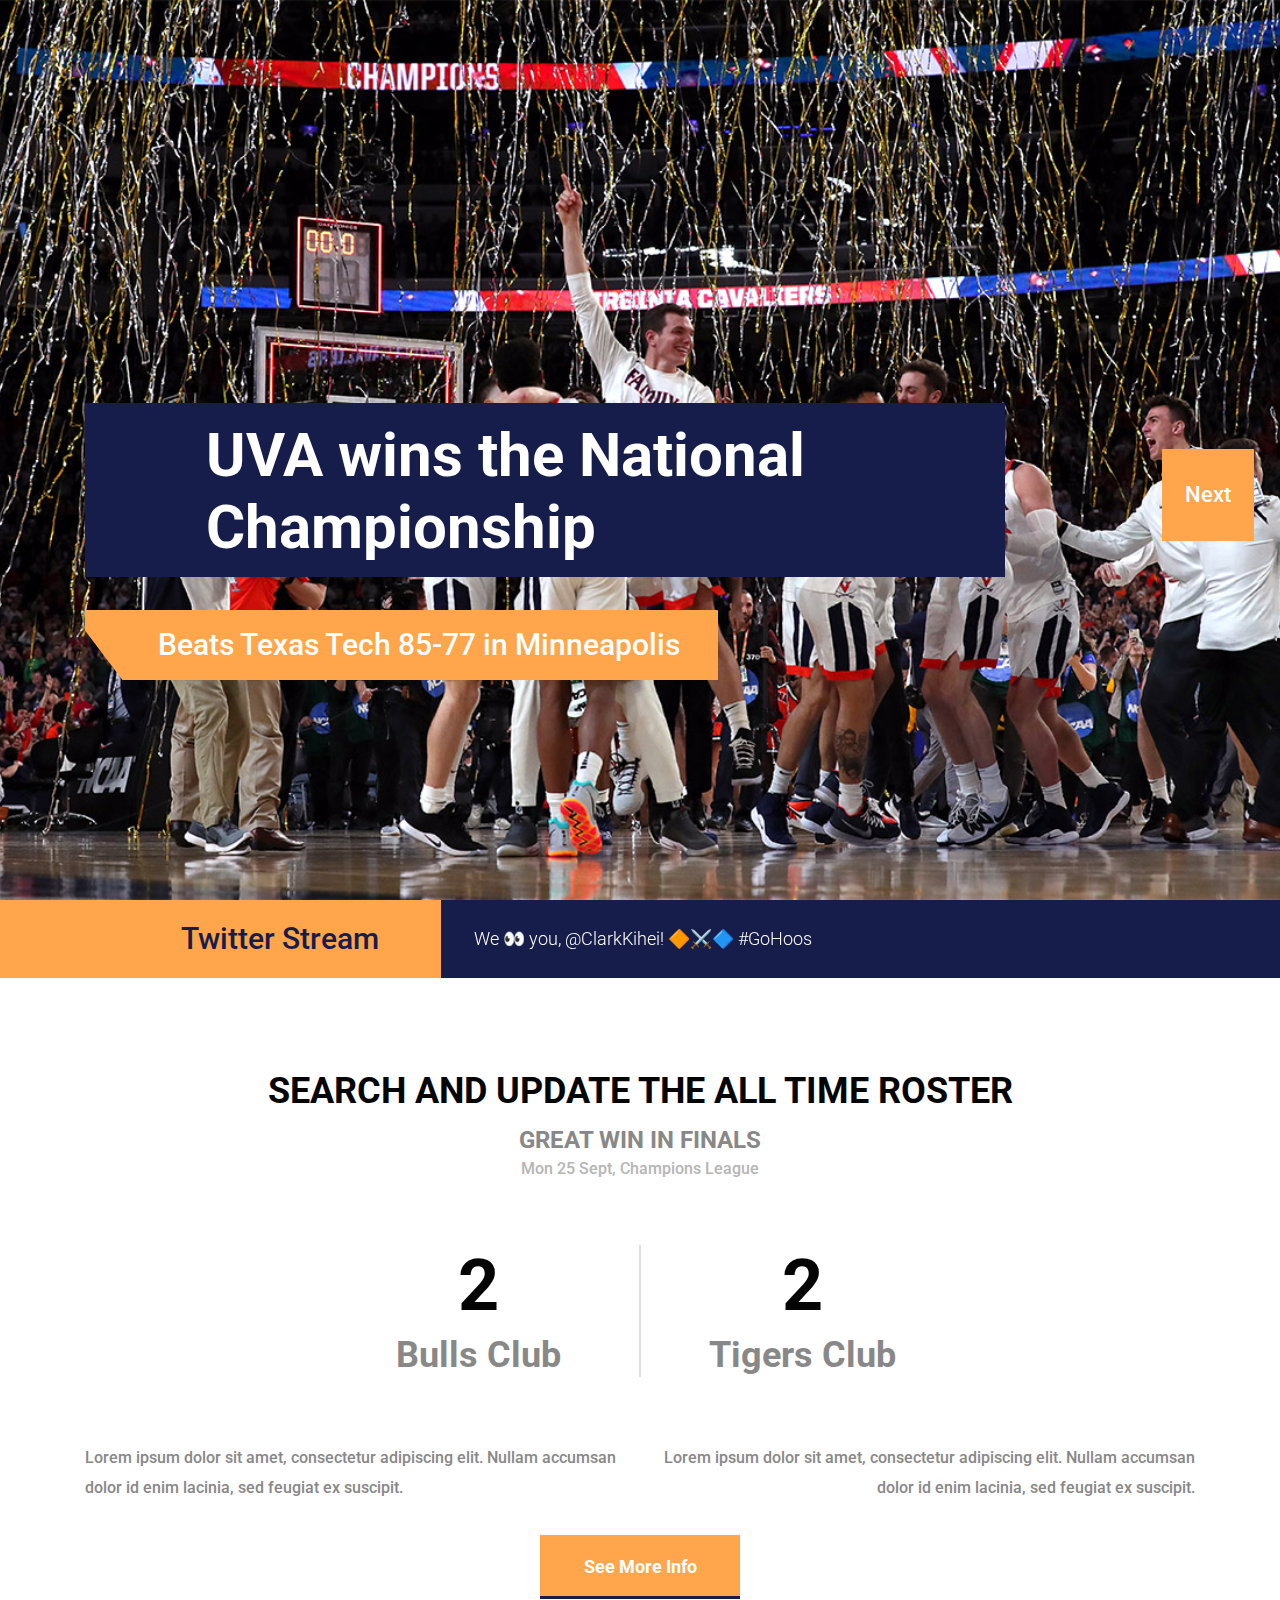
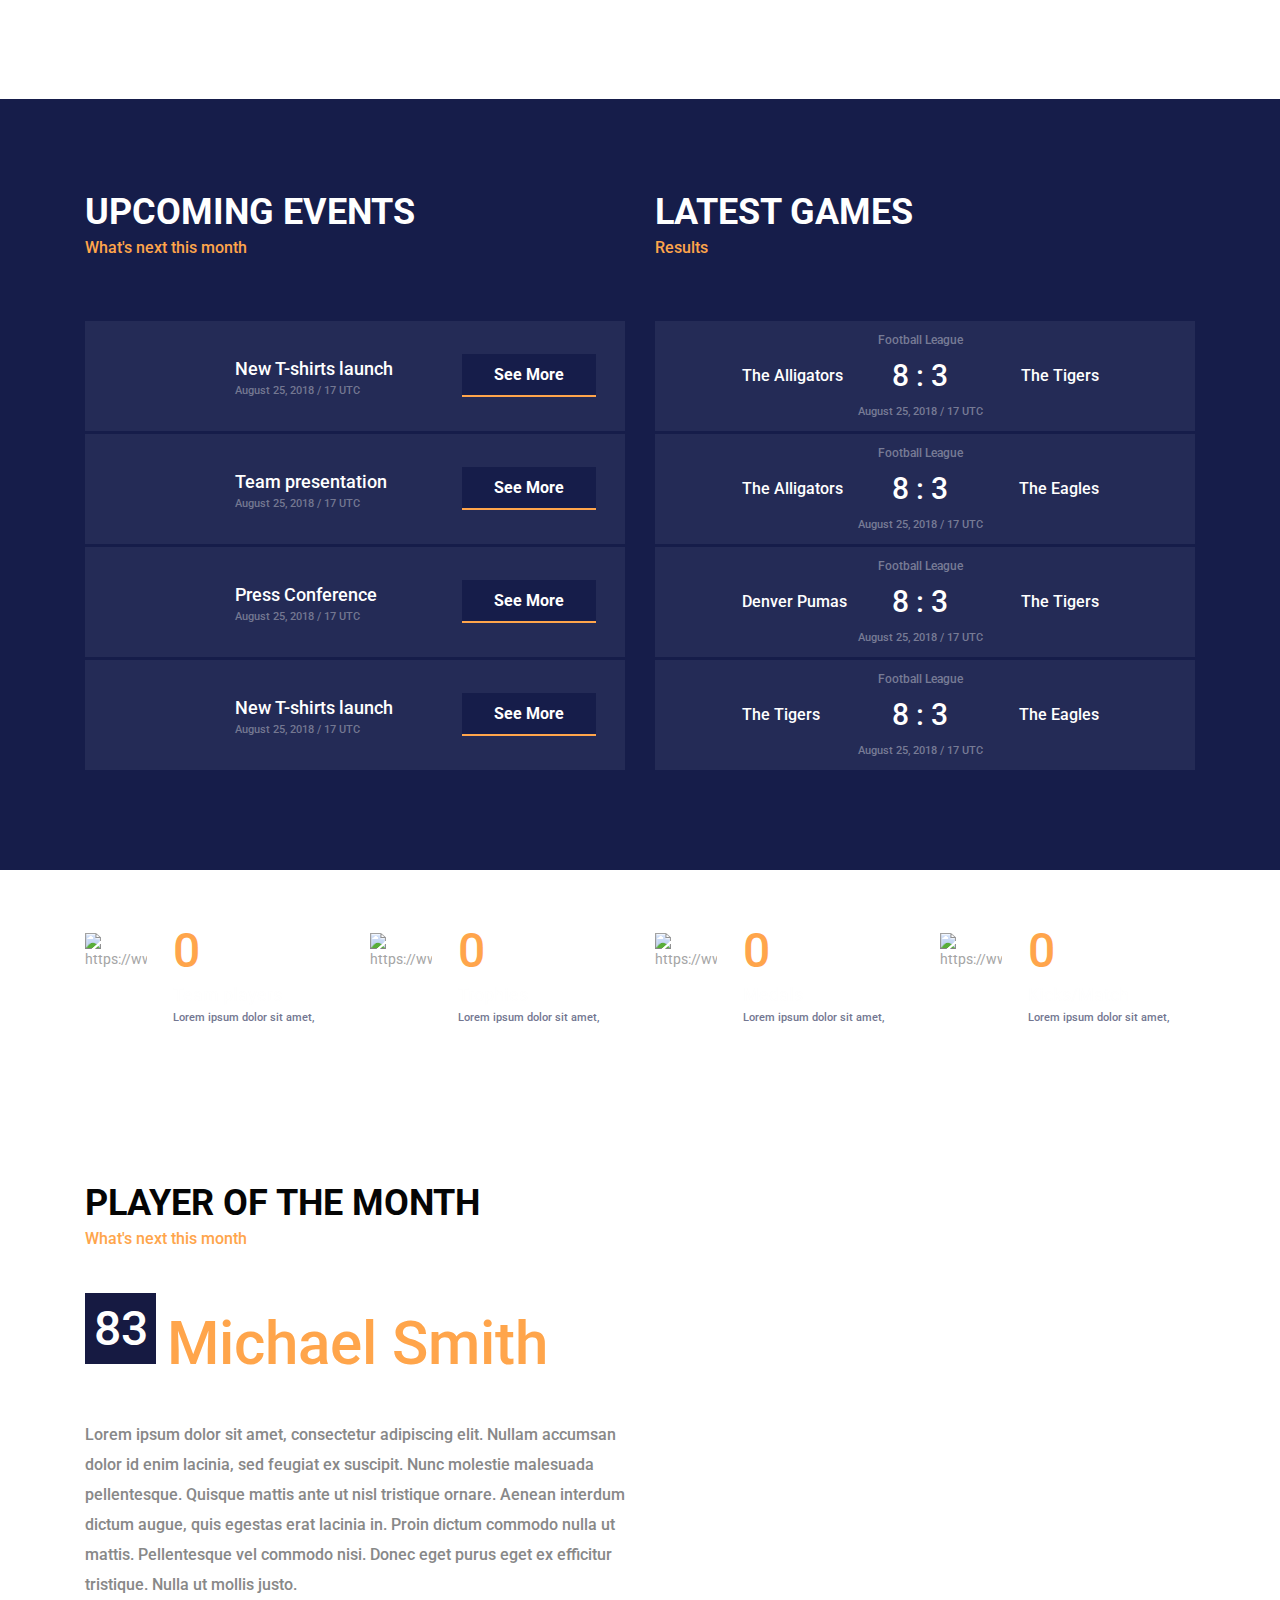
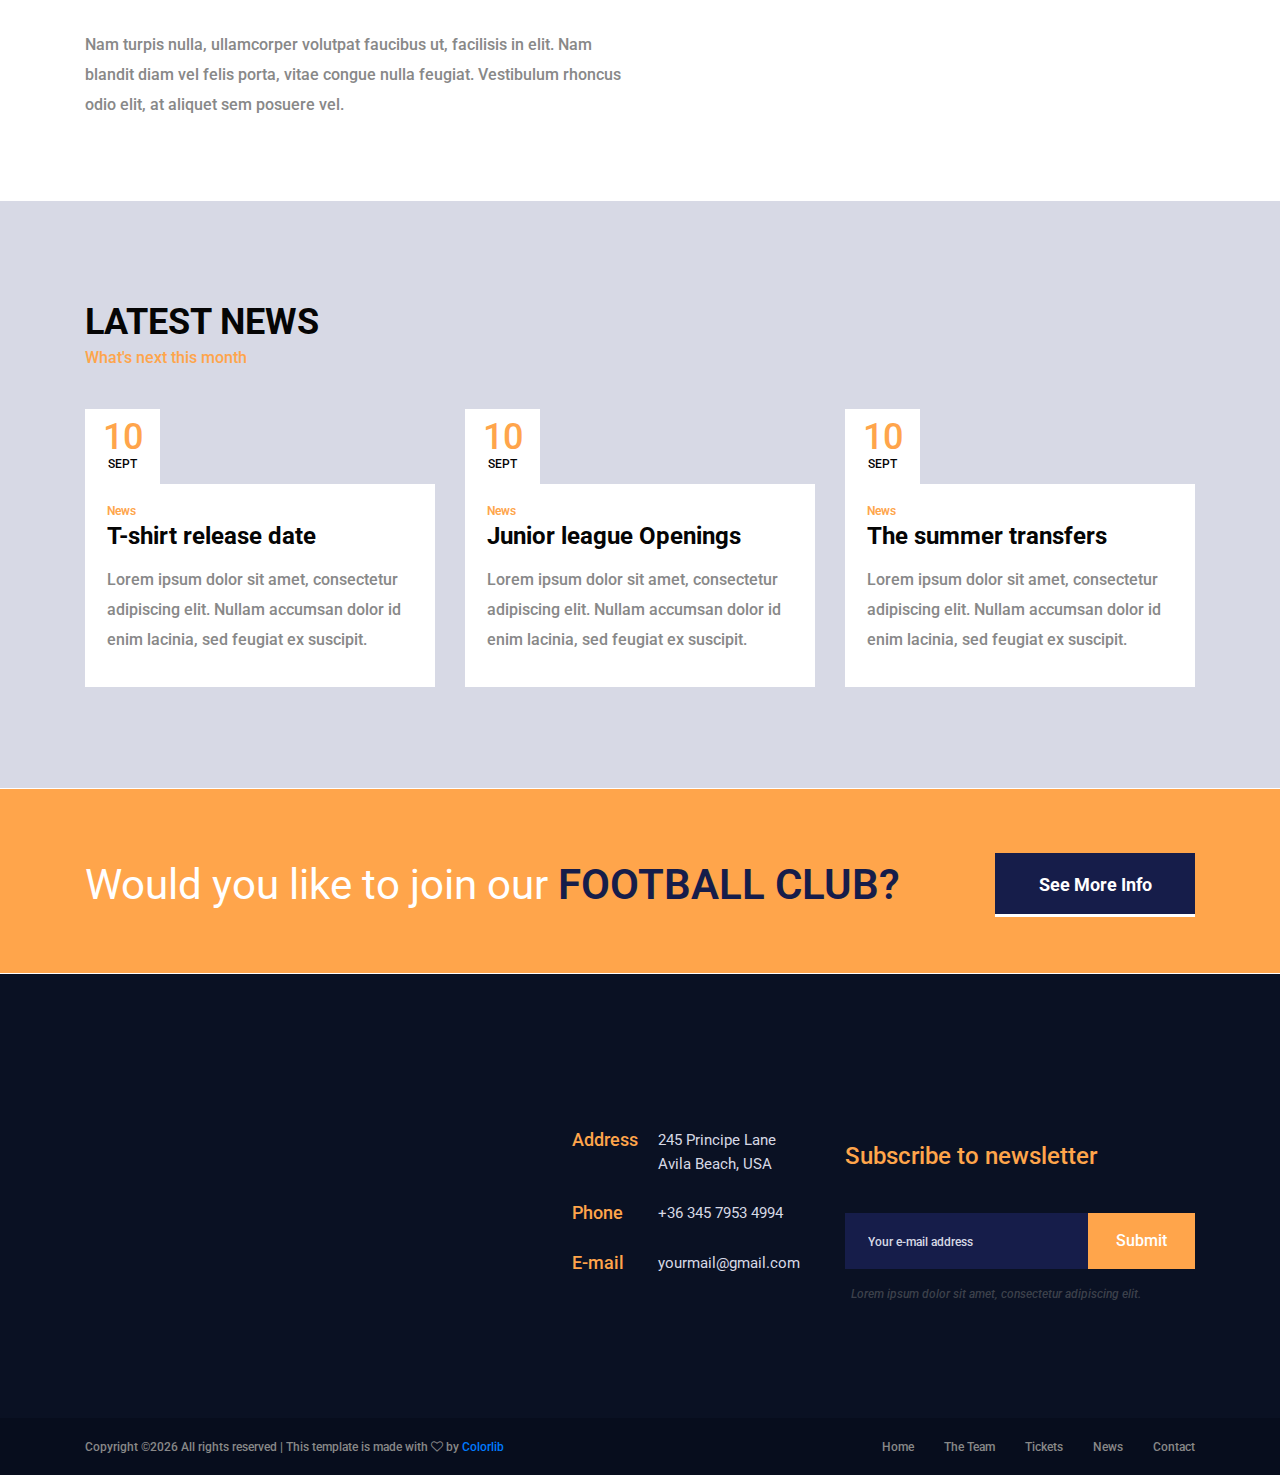
==== commit 337ecfb3: "linked from homepage; updated dropdown" ====
--- a/basketball_roster.html
+++ b/basketball_roster.html
@@ -132,7 +132,7 @@
 			<div class="row">
 				<div class="col">
 					<div class="section_title_container">
-						<div class="section_title text-center"><h1>latest results</h1></div>
+						<div class="section_title text-center"><h1>Search and Update the All Time Roster</h1></div>
 					</div>
 				</div>
 			</div>
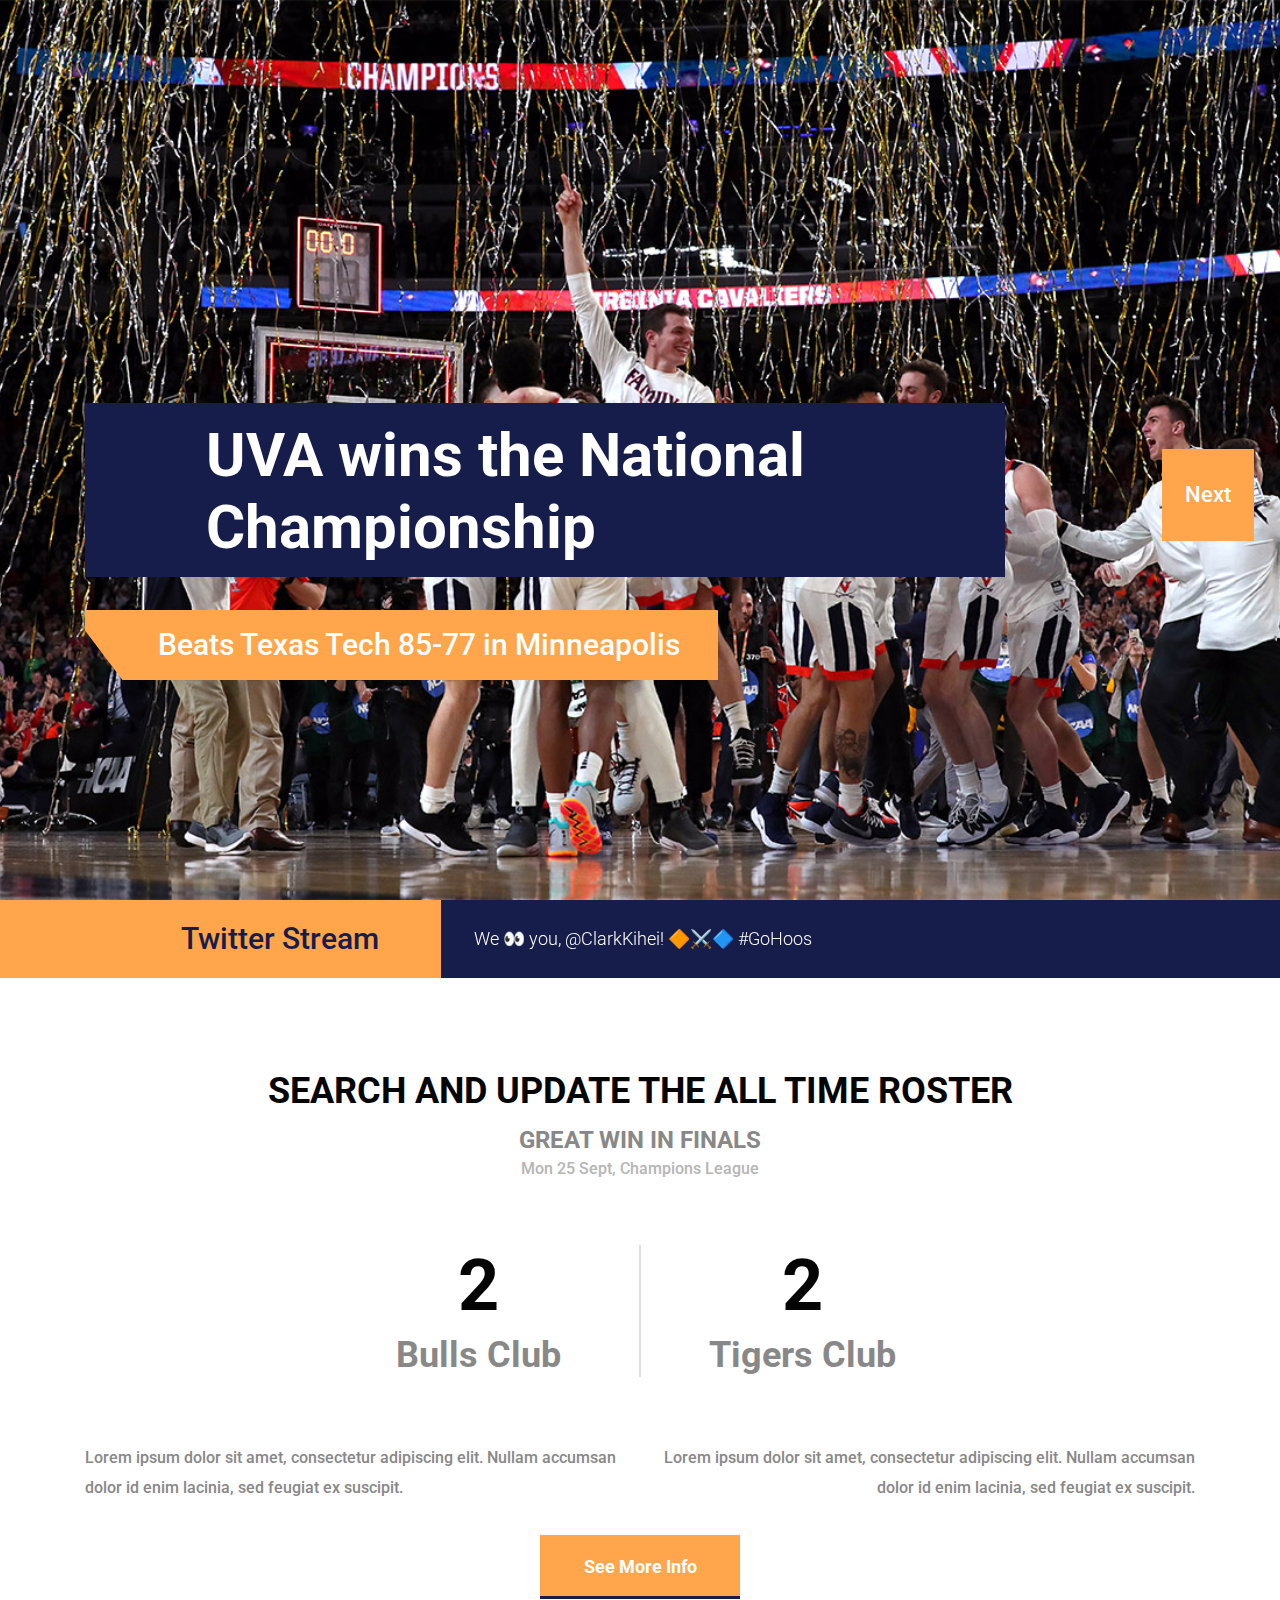
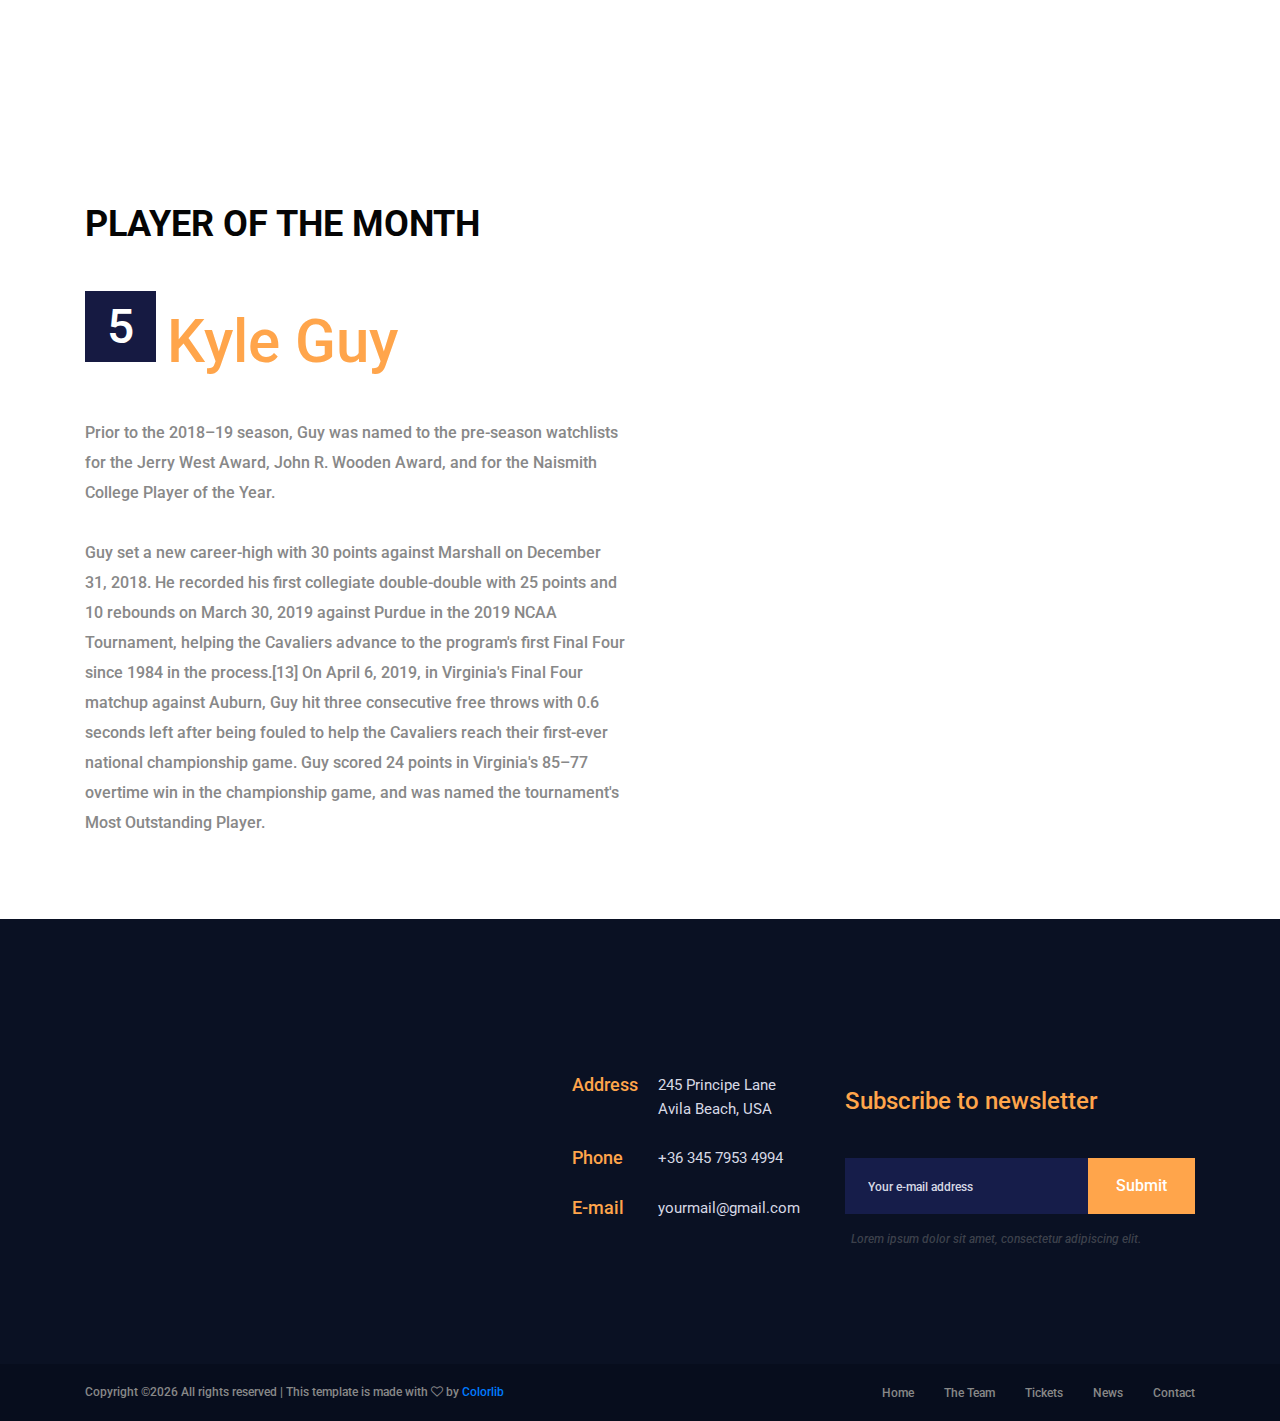
==== commit 0af77c95: "fill out bball roster page" ====
--- a/basketball_roster.html
+++ b/basketball_roster.html
@@ -178,190 +178,6 @@
 		</div>
 	</div>
 
-	<!-- Upcoming & Latest -->
-
-	<div class="upcoming_latest">
-		<div class="container">
-			<div class="row">
-				<!-- Upcoming Events -->
-				<div class="col-xl-6">
-					<div class="section_title_container">
-						<div class="section_title light"><h1>upcoming events</h1></div>
-						<div class="section_subtitle">What's next this month</div>
-					</div>
-					<div class="custom_list_a">
-						<div class="upcoming_image"><img src="images/football_player.png" alt=""></div>
-						<ul>
-							<li class="d-flex flex-row align-items-center justify-content-start">
-								<div class="custom_list_image"><img src="images/upcoming_1.jpg" alt=""></div>
-								<div class="custom_list_title_container">
-									<div class="custom_list_title"><a href="blog.html">New T-shirts launch</a></div>
-									<div class="custom_list_date">August 25, 2018 / 17 UTC</div>
-								</div>
-								<div class="custom_list_link ml-auto"><a href="blog.html">See More</a></div>
-							</li>
-							<li class="d-flex flex-row align-items-center justify-content-start">
-								<div class="custom_list_image"><img src="images/upcoming_2.jpg" alt=""></div>
-								<div class="custom_list_title_container">
-									<div class="custom_list_title"><a href="blog.html">Team presentation</a></div>
-									<div class="custom_list_date">August 25, 2018 / 17 UTC</div>
-								</div>
-								<div class="custom_list_link ml-auto"><a href="blog.html">See More</a></div>
-							</li>
-							<li class="d-flex flex-row align-items-center justify-content-start">
-								<div class="custom_list_image"><img src="images/upcoming_3.jpg" alt=""></div>
-								<div class="custom_list_title_container">
-									<div class="custom_list_title"><a href="blog.html">Press Conference</a></div>
-									<div class="custom_list_date">August 25, 2018 / 17 UTC</div>
-								</div>
-								<div class="custom_list_link ml-auto"><a href="blog.html">See More</a></div>
-							</li>
-							<li class="d-flex flex-row align-items-center justify-content-start">
-								<div class="custom_list_image"><img src="images/upcoming_4.jpg" alt=""></div>
-								<div class="custom_list_title_container">
-									<div class="custom_list_title"><a href="blog.html">New T-shirts launch</a></div>
-									<div class="custom_list_date">August 25, 2018 / 17 UTC</div>
-								</div>
-								<div class="custom_list_link ml-auto"><a href="blog.html">See More</a></div>
-							</li>
-						</ul>
-					</div>
-				</div>
-
-				<!-- Latest Games -->
-				<div class="col-xl-6 custom_lists_col">
-					<div class="section_title_container">
-						<div class="section_title light"><h1>latest games</h1></div>
-						<div class="section_subtitle">Results</div>
-					</div>
-					<div class="custom_list_b">
-						<ul>
-							<li class="d-flex flex-row align-items-center justify-content-start">
-								<div class="d-flex flex-row align-items-center justify-content-start">
-									<div class="team_logo d-flex flex-column align-items-center justify-content-center"><img src="images/logo_1.png" alt=""></div>
-									<div class="team_name"><a href="team.html">The Alligators</a></div>
-								</div>
-								<div class="text-center">
-									<div>Football League</div>
-									<div>8 : 3</div>
-									<div>August 25, 2018 / 17 UTC</div>
-								</div>
-								<div class="d-flex flex-row align-items-center justify-content-end">
-									<div class="team_name text-right"><a href="team.html">The Tigers</a></div>
-									<div class="team_logo d-flex flex-column align-items-center justify-content-center"><img src="images/logo_2.png" alt=""></div>
-								</div>
-							</li>
-							<li class="d-flex flex-row align-items-center justify-content-start">
-								<div class="d-flex flex-row align-items-center justify-content-start">
-									<div class="team_logo d-flex flex-column align-items-center justify-content-center"><img src="images/logo_2.png" alt=""></div>
-									<div class="team_name"><a href="team.html">The Alligators</a></div>
-								</div>
-								<div class="text-center">
-									<div>Football League</div>
-									<div>8 : 3</div>
-									<div>August 25, 2018 / 17 UTC</div>
-								</div>
-								<div class="d-flex flex-row align-items-center justify-content-end">
-									<div class="team_name text-right"><a href="team.html">The Eagles</a></div>
-									<div class="team_logo d-flex flex-column align-items-center justify-content-center"><img src="images/logo_4.png" alt=""></div>
-								</div>
-							</li>
-							<li class="d-flex flex-row align-items-center justify-content-start">
-								<div class="d-flex flex-row align-items-center justify-content-start">
-									<div class="team_logo d-flex flex-column align-items-center justify-content-center"><img src="images/logo_3.png" alt=""></div>
-									<div class="team_name"><a href="team.html">Denver Pumas</a></div>
-								</div>
-								<div class="text-center">
-									<div>Football League</div>
-									<div>8 : 3</div>
-									<div>August 25, 2018 / 17 UTC</div>
-								</div>
-								<div class="d-flex flex-row align-items-center justify-content-end">
-									<div class="team_name text-right"><a href="team.html">The Tigers</a></div>
-									<div class="team_logo d-flex flex-column align-items-center justify-content-center"><img src="images/logo_2.png" alt=""></div>
-								</div>
-							</li>
-							<li class="d-flex flex-row align-items-center justify-content-start">
-								<div class="d-flex flex-row align-items-center justify-content-start">
-									<div class="team_logo d-flex flex-column align-items-center justify-content-center"><img src="images/logo_2.png" alt=""></div>
-									<div class="team_name"><a href="team.html">The Tigers</a></div>
-								</div>
-								<div class="text-center">
-									<div>Football League</div>
-									<div>8 : 3</div>
-									<div>August 25, 2018 / 17 UTC</div>
-								</div>
-								<div class="d-flex flex-row align-items-center justify-content-end">
-									<div class="team_name text-right"><a href="team.html">The Eagles</a></div>
-									<div class="team_logo d-flex flex-column align-items-center justify-content-center"><img src="images/logo_4.png" alt=""></div>
-								</div>
-							</li>
-						</ul>
-					</div>
-				</div>
-			</div>
-		</div>
-	</div>
-
-	<!-- Milestones -->
-
-	<div class="milestones">
-		<div class="parallax_background parallax-window" data-parallax="scroll" data-image-src="images/milestones.jpg" data-speed="0.8"></div>
-		<div class="container">
-			<div class="row milestones_row">
-				
-				<!-- Milestone -->
-				<div class="col-xl-3 col-md-6 milestone_col">
-					<div class="milestone d-flex flex-row align-items-start justify-content-start">
-						<div class="milestone_icon"><img src="images/icon_1.svg" alt="https://www.flaticon.com/authors/freepik"></div>
-						<div class="milestone_content">
-							<div class="milestone_counter" data-end-value="23" data-sign-after="k">0</div>
-							<div class="milestone_title">Team players</div>
-							<div class="milestone_subtitle">Lorem ipsum dolor sit amet,</div>
-						</div>
-					</div>
-				</div>
-
-				<!-- Milestone -->
-				<div class="col-xl-3 col-md-6 milestone_col">
-					<div class="milestone d-flex flex-row align-items-start justify-content-start">
-						<div class="milestone_icon"><img src="images/icon_2.svg" alt="https://www.flaticon.com/authors/freepik"></div>
-						<div class="milestone_content">
-							<div class="milestone_counter" data-end-value="120">0</div>
-							<div class="milestone_title">Trophies</div>
-							<div class="milestone_subtitle">Lorem ipsum dolor sit amet,</div>
-						</div>
-					</div>
-				</div>
-
-				<!-- Milestone -->
-				<div class="col-xl-3 col-md-6 milestone_col">
-					<div class="milestone d-flex flex-row align-items-start justify-content-start">
-						<div class="milestone_icon"><img src="images/icon_3.svg" alt="https://www.flaticon.com/authors/freepik"></div>
-						<div class="milestone_content">
-							<div class="milestone_counter" data-end-value="7">0</div>
-							<div class="milestone_title">Medals</div>
-							<div class="milestone_subtitle">Lorem ipsum dolor sit amet,</div>
-						</div>
-					</div>
-				</div>
-
-				<!-- Milestone -->
-				<div class="col-xl-3 col-md-6 milestone_col">
-					<div class="milestone d-flex flex-row align-items-start justify-content-start">
-						<div class="milestone_icon"><img src="images/icon_4.svg" alt="https://www.flaticon.com/authors/freepik"></div>
-						<div class="milestone_content">
-							<div class="milestone_counter" data-end-value="36">0</div>
-							<div class="milestone_title">Kicks/Match</div>
-							<div class="milestone_subtitle">Lorem ipsum dolor sit amet,</div>
-						</div>
-					</div>
-				</div>
-
-			</div>
-		</div>
-	</div>
-
 	<!-- Player of the month -->
 
 	<div class="player">
@@ -371,15 +187,14 @@
 					<div class="player_content">
 						<div class="section_title_container">
 							<div class="section_title"><h1>player of the month</h1></div>
-							<div class="section_subtitle">What's next this month</div>
 						</div>
 						<div class="player_name_container d-flex flex-row align-items-end justify-content-start">
-							<div class="player_num">83</div>
-							<div class="player_name">Michael Smith</div>
+							<div class="player_num">5</div>
+							<div class="player_name">Kyle Guy</div>
 						</div>
 						<div class="player_text">
-							<p>Lorem ipsum dolor sit amet, consectetur adipiscing elit. Nullam accumsan dolor id enim lacinia, sed feugiat ex suscipit. Nunc molestie malesuada pellentesque. Quisque mattis ante ut nisl tristique ornare. Aenean interdum dictum augue, quis egestas erat lacinia in. Proin dictum commodo nulla ut mattis. Pellentesque vel commodo nisi. Donec eget purus eget ex efficitur tristique. Nulla ut mollis justo.</p>
-							<p>Nam turpis nulla, ullamcorper volutpat faucibus ut, facilisis in elit. Nam blandit diam vel felis porta, vitae congue nulla feugiat. Vestibulum rhoncus odio elit, at aliquet sem posuere vel.</p>
+							<p>Prior to the 2018–19 season, Guy was named to the pre-season watchlists for the Jerry West Award, John R. Wooden Award, and for the Naismith College Player of the Year.</p>
+							<p>Guy set a new career-high with 30 points against Marshall on December 31, 2018. He recorded his first collegiate double-double with 25 points and 10 rebounds on March 30, 2019 against Purdue in the 2019 NCAA Tournament, helping the Cavaliers advance to the program's first Final Four since 1984 in the process.[13] On April 6, 2019, in Virginia's Final Four matchup against Auburn, Guy hit three consecutive free throws with 0.6 seconds left after being fouled to help the Cavaliers reach their first-ever national championship game. Guy scored 24 points in Virginia's 85–77 overtime win in the championship game, and was named the tournament's Most Outstanding Player.</p>
 						</div>
 					</div>
 				</div>
@@ -393,123 +208,6 @@
 		</div>
 	</div>
 
-	<!-- News -->
-
-	<div class="news">
-		<div class="container">
-			<div class="row">
-				<div class="col">
-					<div class="section_title_container">
-						<div class="section_title"><h1>latest news</h1></div>
-						<div class="section_subtitle">What's next this month</div>
-					</div>
-				</div>
-			</div>
-			<div class="row news_row">
-				
-				<!-- News Post -->
-				<div class="col-lg-4">
-					<div class="news_post">
-						<div class="news_post_image">
-							<img src="images/news_1.jpg" alt="">
-							<div class="news_post_date">
-								<a href="#">
-									<div class="d-flex flex-column align-items-center justify-content-center">
-										<div>10</div>
-										<div>sept</div>
-									</div>
-								</a>	
-							</div>
-						</div>
-						<div class="news_post_content">
-							<div class="tags">
-								<ul class="d-flex flex-row align-items-start justify-content-start flex-wrap">
-									<li><a href="blog.html">News</a></li>
-								</ul>
-							</div>
-							<div class="news_post_title"><a href="blog.html">T-shirt release date</a></div>
-							<div class="news_post_text">
-								<p>Lorem ipsum dolor sit amet, consectetur adipiscing elit. Nullam accumsan dolor id enim lacinia, sed feugiat ex suscipit.</p>
-							</div>
-						</div>
-					</div>
-				</div>
-
-				<!-- News Post -->
-				<div class="col-lg-4">
-					<div class="news_post">
-						<div class="news_post_image">
-							<img src="images/news_2.jpg" alt="">
-							<div class="news_post_date">
-								<a href="#">
-									<div class="d-flex flex-column align-items-center justify-content-center">
-										<div>10</div>
-										<div>sept</div>
-									</div>
-								</a>	
-							</div>
-						</div>
-						<div class="news_post_content">
-							<div class="tags">
-								<ul class="d-flex flex-row align-items-start justify-content-start flex-wrap">
-									<li><a href="blog.html">News</a></li>
-								</ul>
-							</div>
-							<div class="news_post_title"><a href="blog.html">Junior league Openings</a></div>
-							<div class="news_post_text">
-								<p>Lorem ipsum dolor sit amet, consectetur adipiscing elit. Nullam accumsan dolor id enim lacinia, sed feugiat ex suscipit.</p>
-							</div>
-						</div>
-					</div>
-				</div>
-
-				<!-- News Post -->
-				<div class="col-lg-4">
-					<div class="news_post">
-						<div class="news_post_image">
-							<img src="images/news_3.jpg" alt="">
-							<div class="news_post_date">
-								<a href="#">
-									<div class="d-flex flex-column align-items-center justify-content-center">
-										<div>10</div>
-										<div>sept</div>
-									</div>
-								</a>	
-							</div>
-						</div>
-						<div class="news_post_content">
-							<div class="tags">
-								<ul class="d-flex flex-row align-items-start justify-content-start flex-wrap">
-									<li><a href="blog.html">News</a></li>
-								</ul>
-							</div>
-							<div class="news_post_title"><a href="blog.html">The summer transfers</a></div>
-							<div class="news_post_text">
-								<p>Lorem ipsum dolor sit amet, consectetur adipiscing elit. Nullam accumsan dolor id enim lacinia, sed feugiat ex suscipit.</p>
-							</div>
-						</div>
-					</div>
-				</div>
-
-			</div>
-		</div>
-	</div>
-
-	<!-- CTA -->
-
-	<div class="cta">
-		<div class="container">
-			<div class="row">
-				<div class="col">
-					<div class="cta_content d-flex flex-md-row flex-column align-items-md-center align-items-start justify-content-start">
-						<div class="cta_text">Would you like to join our <span>football club?</span></div>
-						<div class="cta_button button ml-md-auto"><a href="#">See More Info</a></div>
-					</div>
-				</div>
-			</div>
-		</div>			
-	</div>
-	
 	<!-- Footer -->
 
 	<footer class="footer">
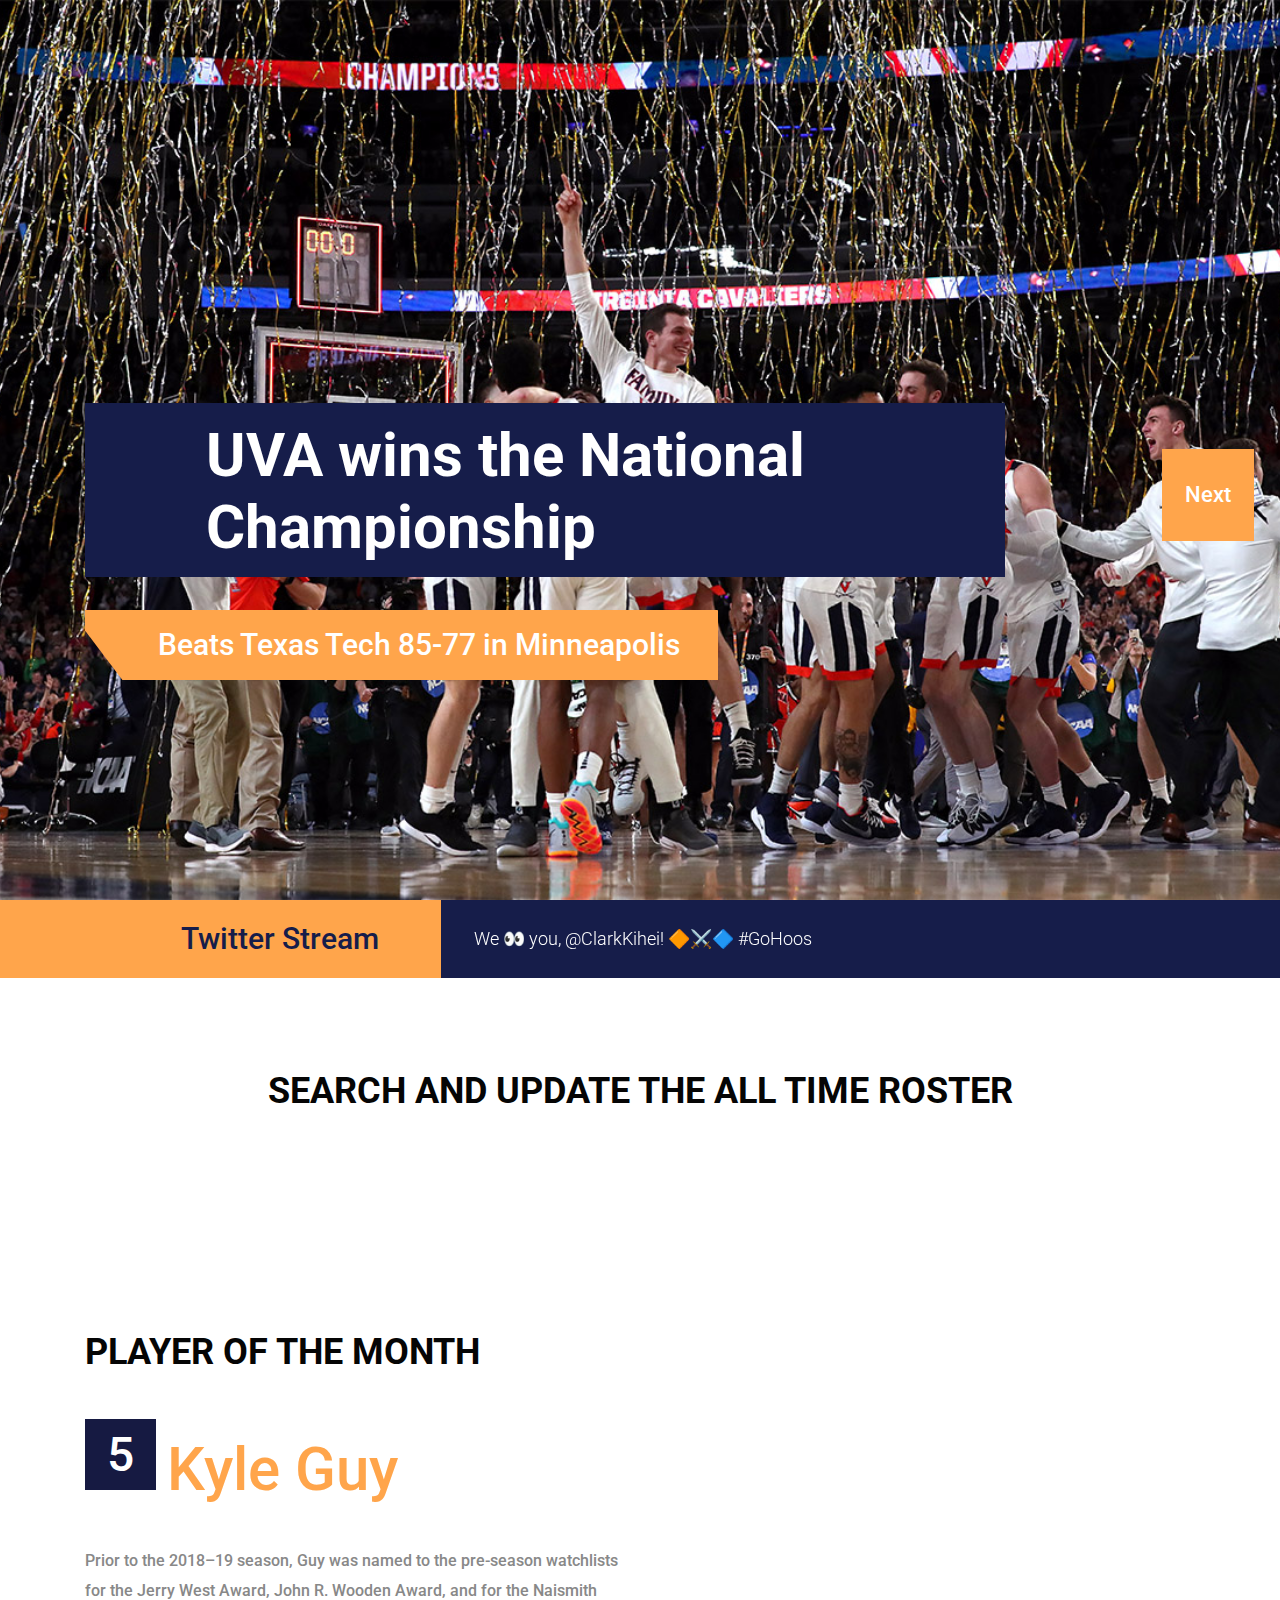
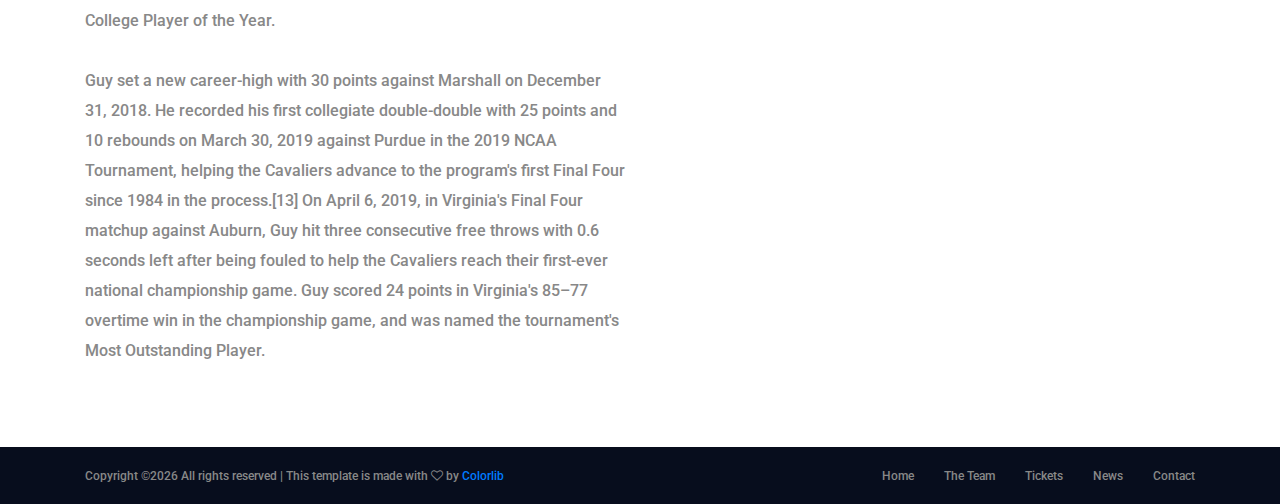
==== commit f4e5e7ba: "ready for ajax" ====
--- a/basketball_roster.html
+++ b/basketball_roster.html
@@ -138,41 +138,9 @@
 			</div>
 			<div class="row results_row">
 				<div class="col">
-					<div class="results_title_container text-center">
-						<div class="results_title">great win in finals</div>
-						<div class="results_subtitle">Mon 25 Sept, Champions League</div>
-					</div>
 					<div class="results_container d-flex flex-row align-items-start justify-content-start">
-						<div class="result text-right">
-							<div class="result_content d-flex flex-row align-items-end justify-content-start">
-								<div class="team_image d-flex flex-column align-items-start justify-content-end"><img src="images/result_1.jpg" alt=""></div>
-								<div class="text-center">
-									<div class="result_num">2</div>
-									<div class="result_team">Bulls Club</div>
-								</div>
-							</div>
-							<div class="result_text text-left">
-								<p>Lorem ipsum dolor sit amet, consectetur adipiscing elit. Nullam accumsan dolor id enim lacinia, sed feugiat ex suscipit.</p>
-							</div>
-						</div>
-						<div class="result text-left">
-							<div class="result_content d-flex flex-row align-items-end justify-content-start">
-								<div class="text-center">
-									<div class="result_num">2</div>
-									<div class="result_team">Tigers Club</div>
-								</div>
-								<div class="team_image d-flex flex-column align-items-end justify-content-end"><img src="images/result_2.jpg" alt=""></div>
-							</div>
-							<div class="result_text text-right">
-								<p>Lorem ipsum dolor sit amet, consectetur adipiscing elit. Nullam accumsan dolor id enim lacinia, sed feugiat ex suscipit.</p>
-							</div>
-						</div>
-					</div>
-				</div>
-			</div>
-			<div class="row">
-				<div class="col text-center">
-					<div class="button results_button"><a href="#">See More Info</a></div>
+						<!--AJAX AND TABLE GO HERE!!-->
+					</div>
 				</div>
 			</div>
 		</div>
@@ -211,54 +179,6 @@
 	<!-- Footer -->
 
 	<footer class="footer">
-		<div class="footer_container">
-			<div class="container">
-				<div class="row">
-					<div class="col-lg-5 order-lg-1 order-3">
-						<div class="footer_image d-flex flex-column align-items-lg-start align-items-center justify-content-end">
-							<div><img src="images/footer.png" alt=""></div>
-						</div>
-					</div>
-					<div class="col-lg-3 order-lg-2 order-1">
-						<div class="footer_contact_info">
-							<div class="footer_logo"><a href="#"><img src="images/footer_logo.png" alt=""></a></div>
-							<div class="footer_contact_list">
-								<ul>
-									<li class="d-flex flex-row align-items-start justify-content-start">
-										<div>Address</div>
-										<div>245 Principe Lane Avila Beach, USA</div>
-									</li>
-									<li class="d-flex flex-row align-items-start justify-content-start">
-										<div>Phone</div>
-										<div>+36 345 7953 4994</div>
-									</li>
-									<li class="d-flex flex-row align-items-start justify-content-start">
-										<div>E-mail</div>
-										<div>yourmail@gmail.com</div>
-									</li>
-								</ul>
-							</div>
-						</div>
-					</div>
-					<div class="col-lg-4 order-lg-3 order-2">
-						<div class="newsletter">
-							<div class="newsletter_title">Subscribe to newsletter</div>
-							<div class="newsletter_form_container">
-								<form action="#" class="newsletter_form" id="newsletter_form">
-									<div class="d-flex flex-row align-items-start justify-content-start">
-										<input type="email" class="newsletter_input" placeholder="Your e-mail address" required="required">
-										<button class="newsletter_button">Submit</button>
-									</div>
-								</form>
-								<div class="newsletter_text">
-									<p>Lorem ipsum dolor sit amet, consectetur adipiscing elit.</p>
-								</div>
-							</div>
-						</div>
-					</div>
-				</div>
-			</div>
-		</div>
 		<div class="footer_bar">
 			<div class="container">
 				<div class="row">
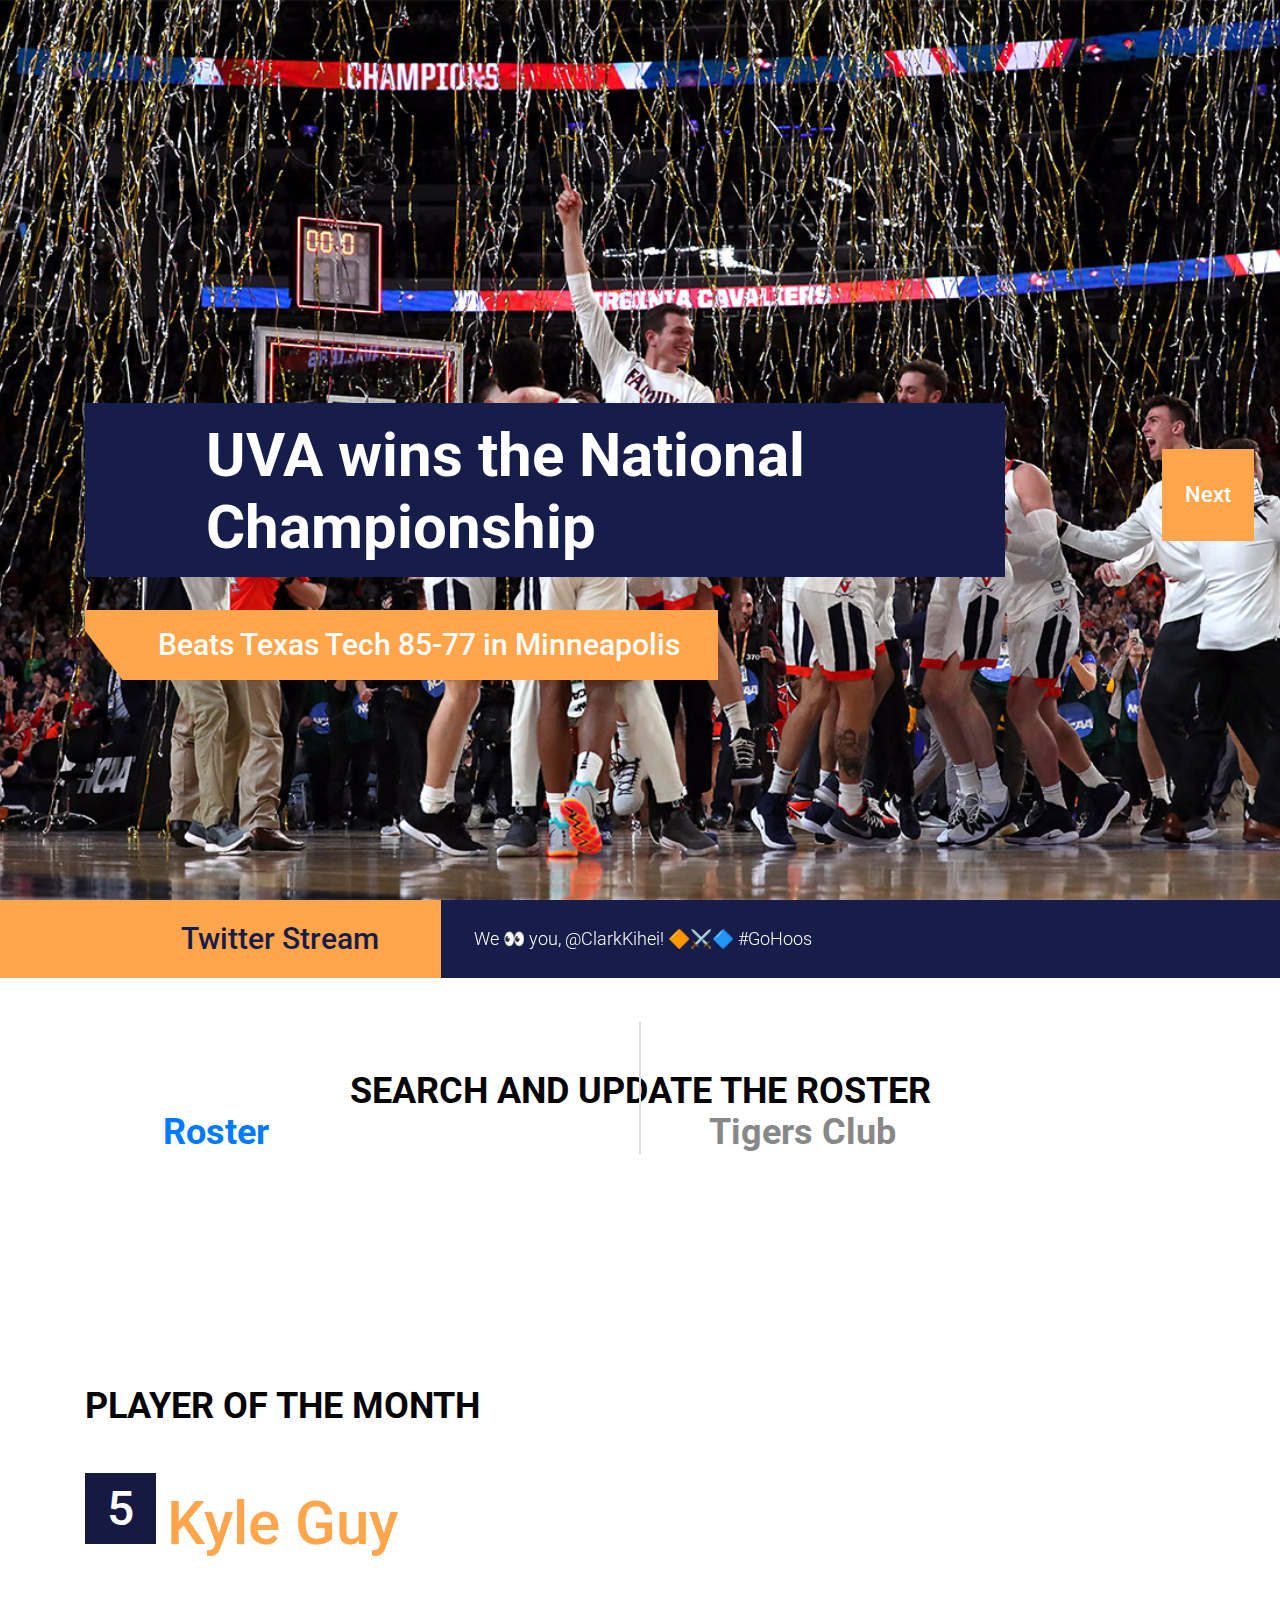
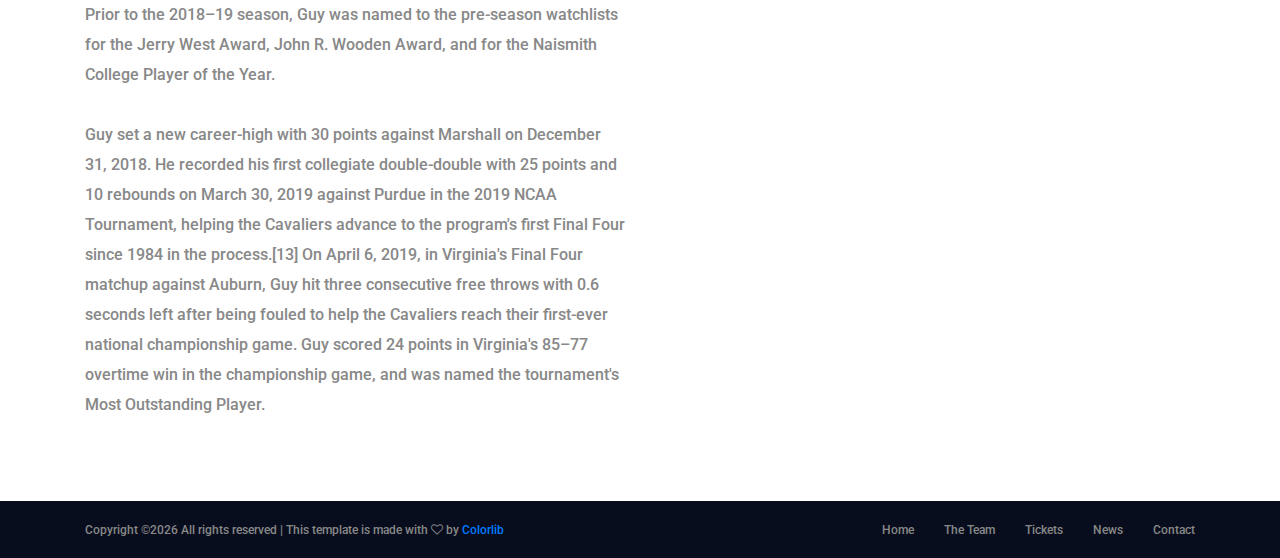
==== commit 3d2612c0: "roster.php" ====
--- a/basketball_roster.html
+++ b/basketball_roster.html
@@ -13,9 +13,28 @@
 <link rel="stylesheet" type="text/css" href="plugins/OwlCarousel2-2.3.4/animate.css">
 <link rel="stylesheet" type="text/css" href="styles/main_styles.css">
 <link rel="stylesheet" type="text/css" href="styles/responsive.css">
+
+<script src="js/jquery-1.6.2.min.js" type="text/javascript"></script> 
+<script src="js/jquery-ui-1.8.16.custom.min.js" type="text/javascript"></script>
+<script type = "text/javascript" src = "script.js" ></script>
+<script>
+$(document).ready(function() {
+	$( "#LastNinput, #year, #sport" ).change(function() {
+
+		$.ajax({
+			url: 'searchPlayers.php', 
+			data: {searchLastName: $( "#LastNinput" ).val(), Sport: $("#sport :selected").text(), Year: $("#year :selected").text()},
+			success: function(data){
+				$('#LastNresult').html(data);	
+			
+			}
+		});
+	});
+	
+});
+</script>
 </head>
 <body>
-
 <div class="super_container">
 
 	<!-- Home -->
@@ -132,7 +151,7 @@
 			<div class="row">
 				<div class="col">
 					<div class="section_title_container">
-						<div class="section_title text-center"><h1>Search and Update the All Time Roster</h1></div>
+						<div class="section_title text-center"><h1>Search and Update the Roster</h1></div>
 					</div>
 				</div>
 			</div>
@@ -140,12 +159,32 @@
 				<div class="col">
 					<div class="results_container d-flex flex-row align-items-start justify-content-start">
 						<!--AJAX AND TABLE GO HERE!!-->
-					</div>
-				</div>
-			</div>
-		</div>
-	</div>
-
+						<div class="result text-right">
+							<div class="result_content d-flex flex-row align-items-end justify-content-start">
+								<div class="text-center">
+									<div class="result_team"><a href="roster1.php">Roster</a></div>
+								</div>
+							</div>
+						</div>
+						<div class="result text-left">
+							<div class="result_content d-flex flex-row align-items-end justify-content-start">
+								<div class="text-center">
+									<div class="result_team">Tigers Club</div>
+								</div>
+							</div>
+						</div>
+
+
+
+
+					</div>
+				</div>
+			</div>
+		</div>
+	</div>
+</div>
+
+<div class="super_container">
 	<!-- Player of the month -->
 
 	<div class="player">
@@ -164,12 +203,6 @@
 							<p>Prior to the 2018–19 season, Guy was named to the pre-season watchlists for the Jerry West Award, John R. Wooden Award, and for the Naismith College Player of the Year.</p>
 							<p>Guy set a new career-high with 30 points against Marshall on December 31, 2018. He recorded his first collegiate double-double with 25 points and 10 rebounds on March 30, 2019 against Purdue in the 2019 NCAA Tournament, helping the Cavaliers advance to the program's first Final Four since 1984 in the process.[13] On April 6, 2019, in Virginia's Final Four matchup against Auburn, Guy hit three consecutive free throws with 0.6 seconds left after being fouled to help the Cavaliers reach their first-ever national championship game. Guy scored 24 points in Virginia's 85–77 overtime win in the championship game, and was named the tournament's Most Outstanding Player.</p>
 						</div>
-					</div>
-				</div>
-				<div class="col-xl-6">
-					<div class="player_images d-flex flex-row align-items-end justify-content-start">
-						<div class="player_image"><img src="images/player_1.png" alt=""></div>
-						<div class="player_image"><img src="images/player_2.png" alt=""></div>
 					</div>
 				</div>
 			</div>
